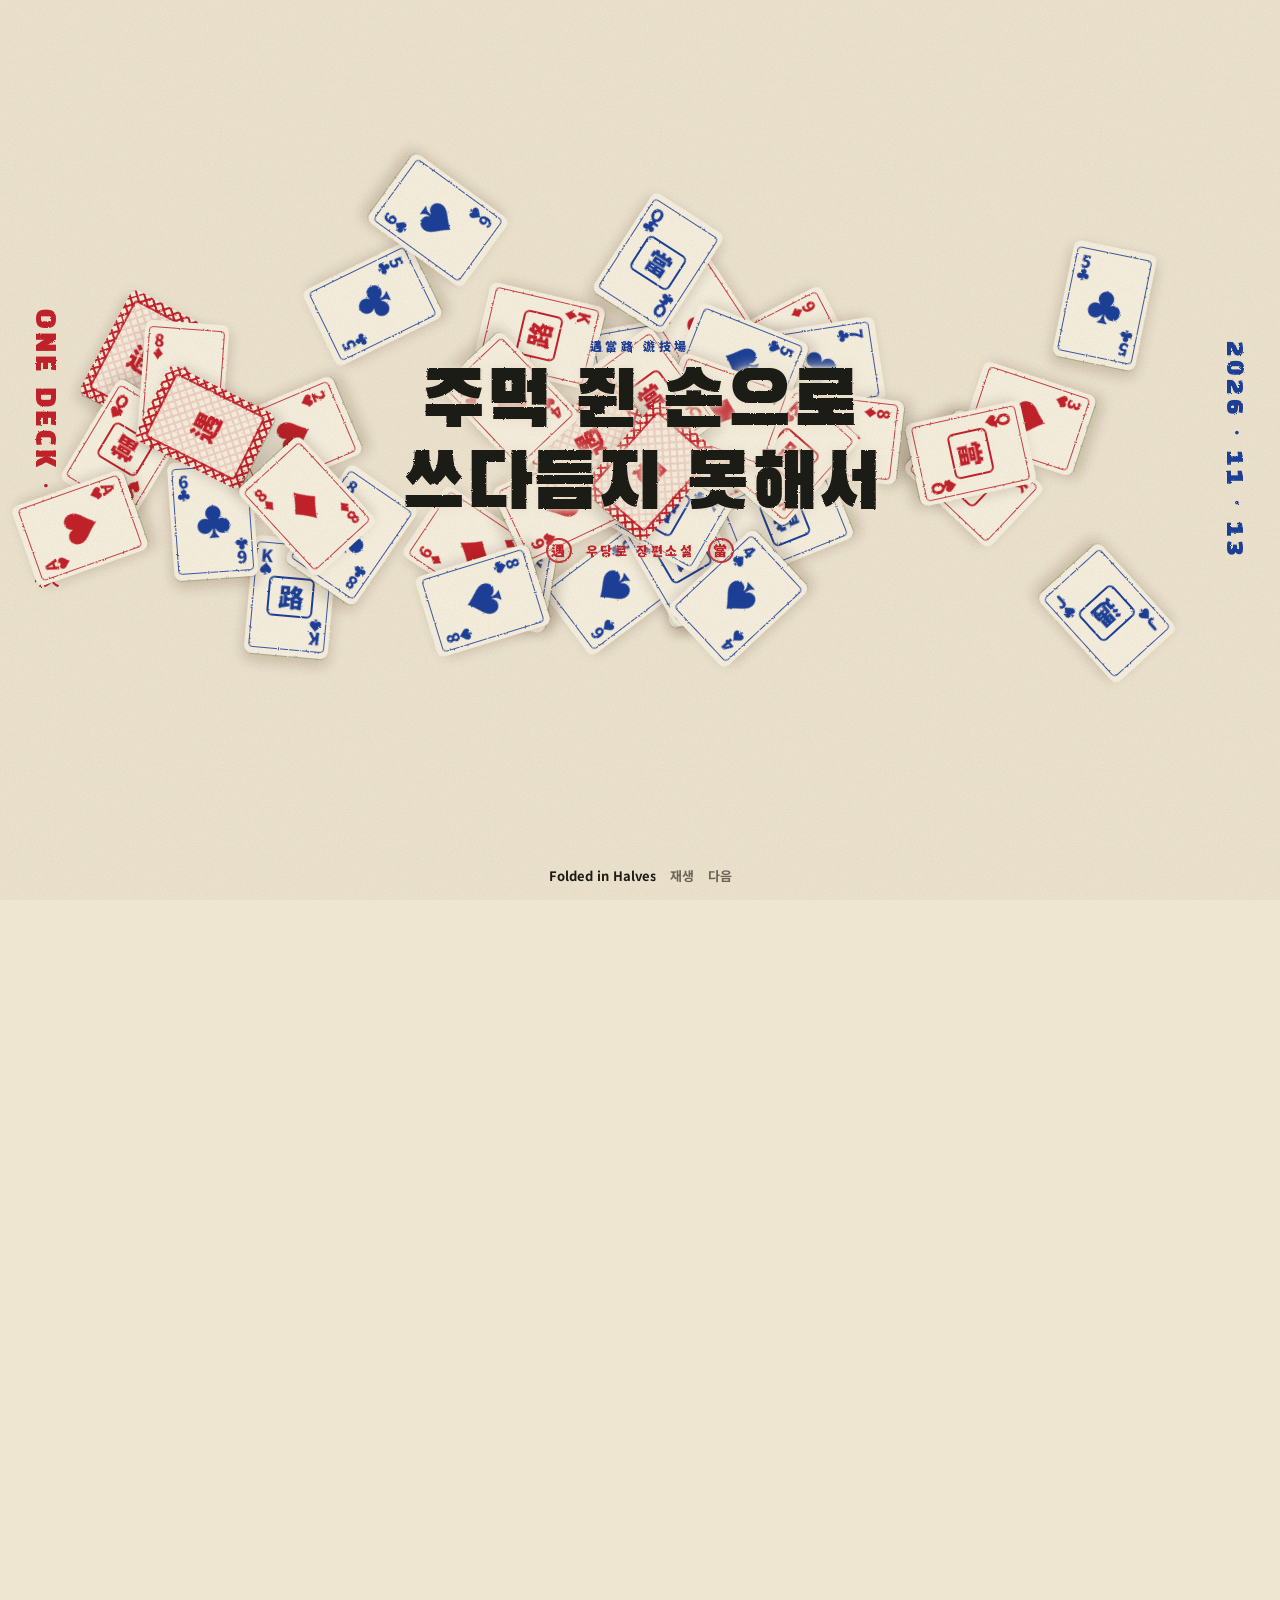
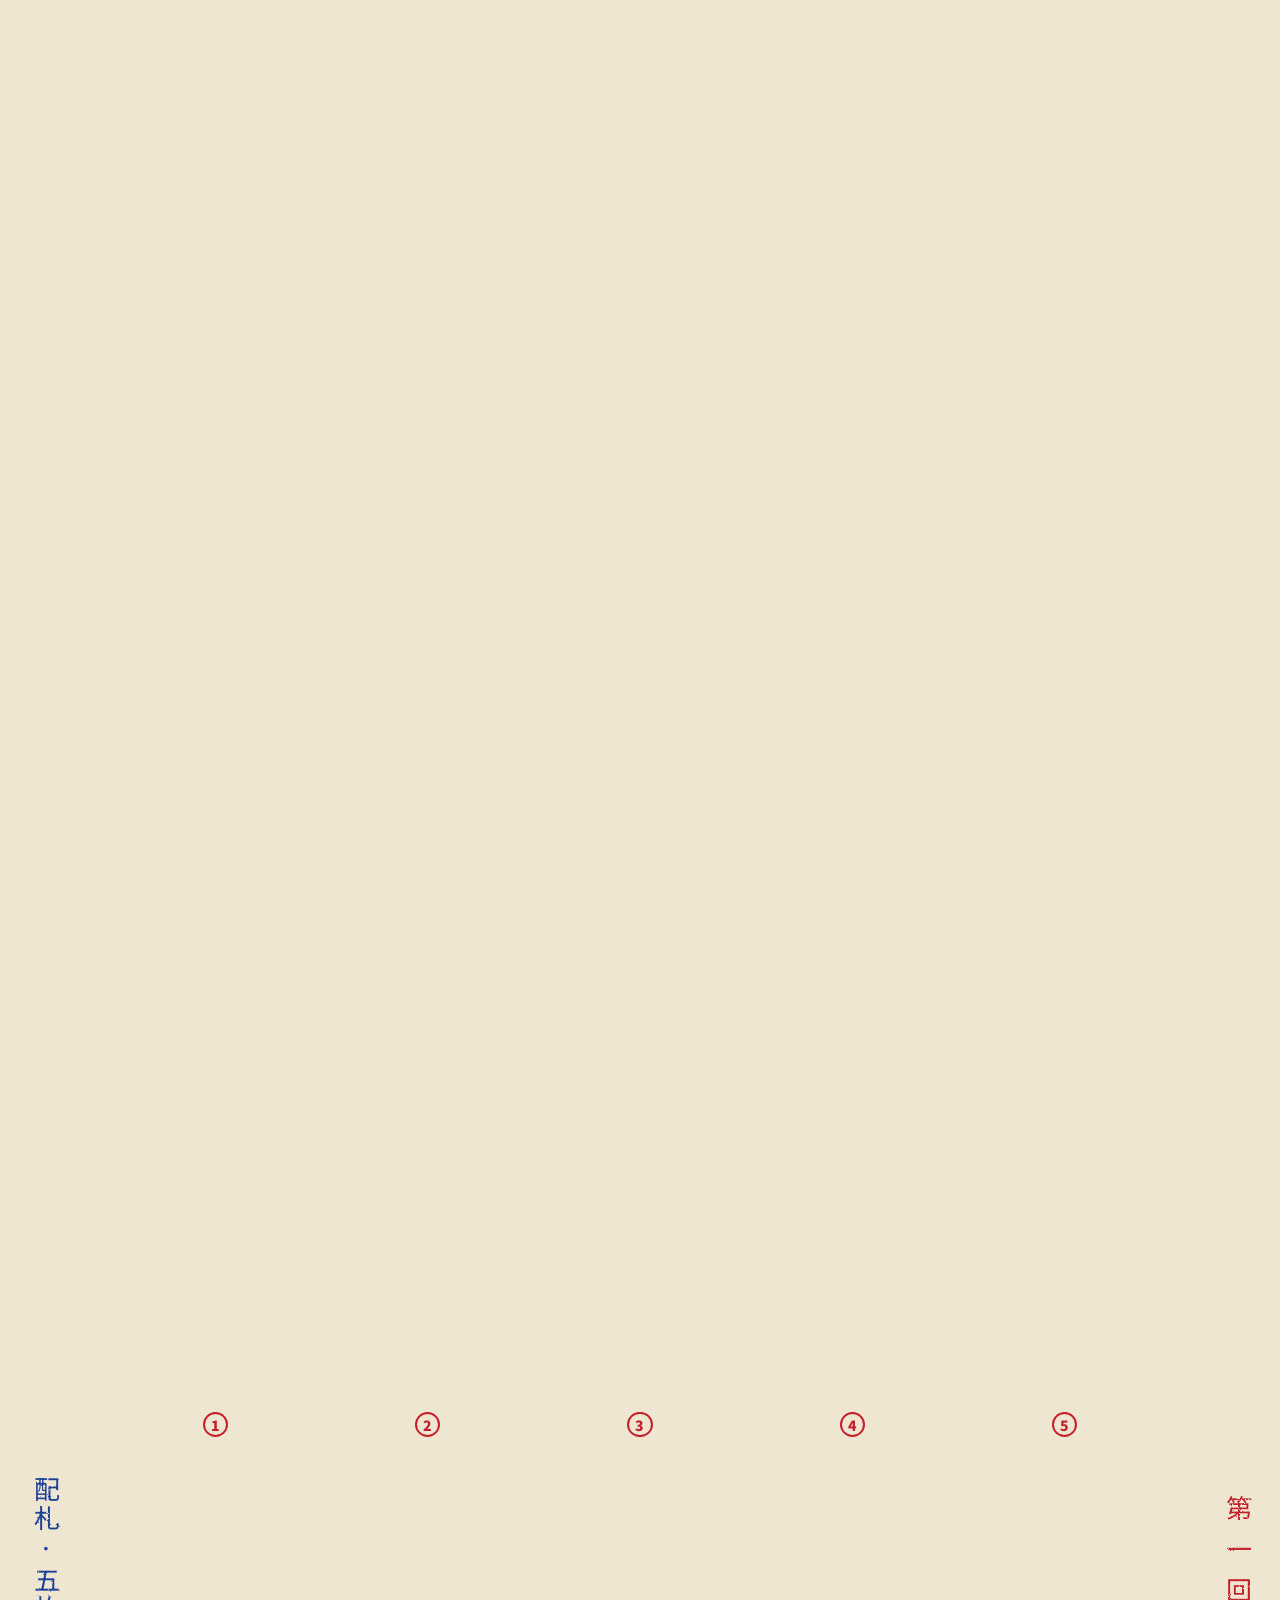
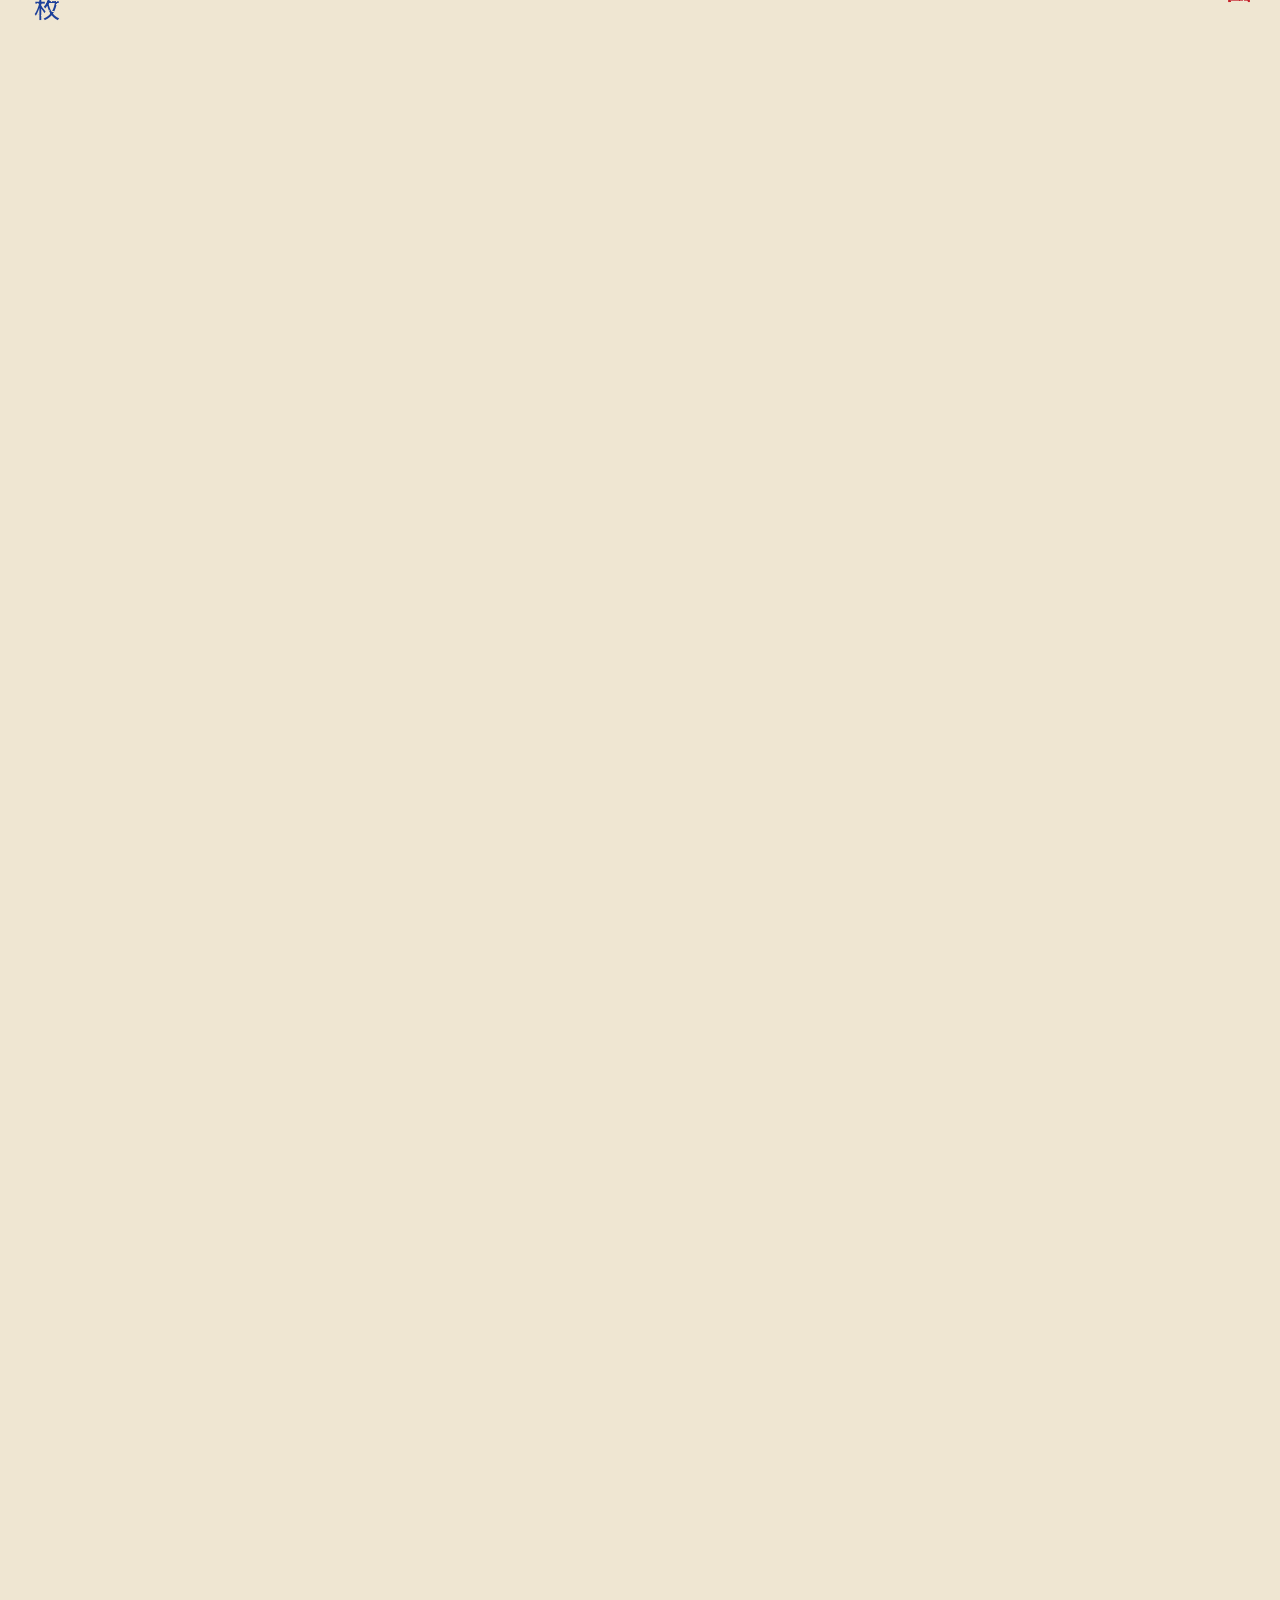
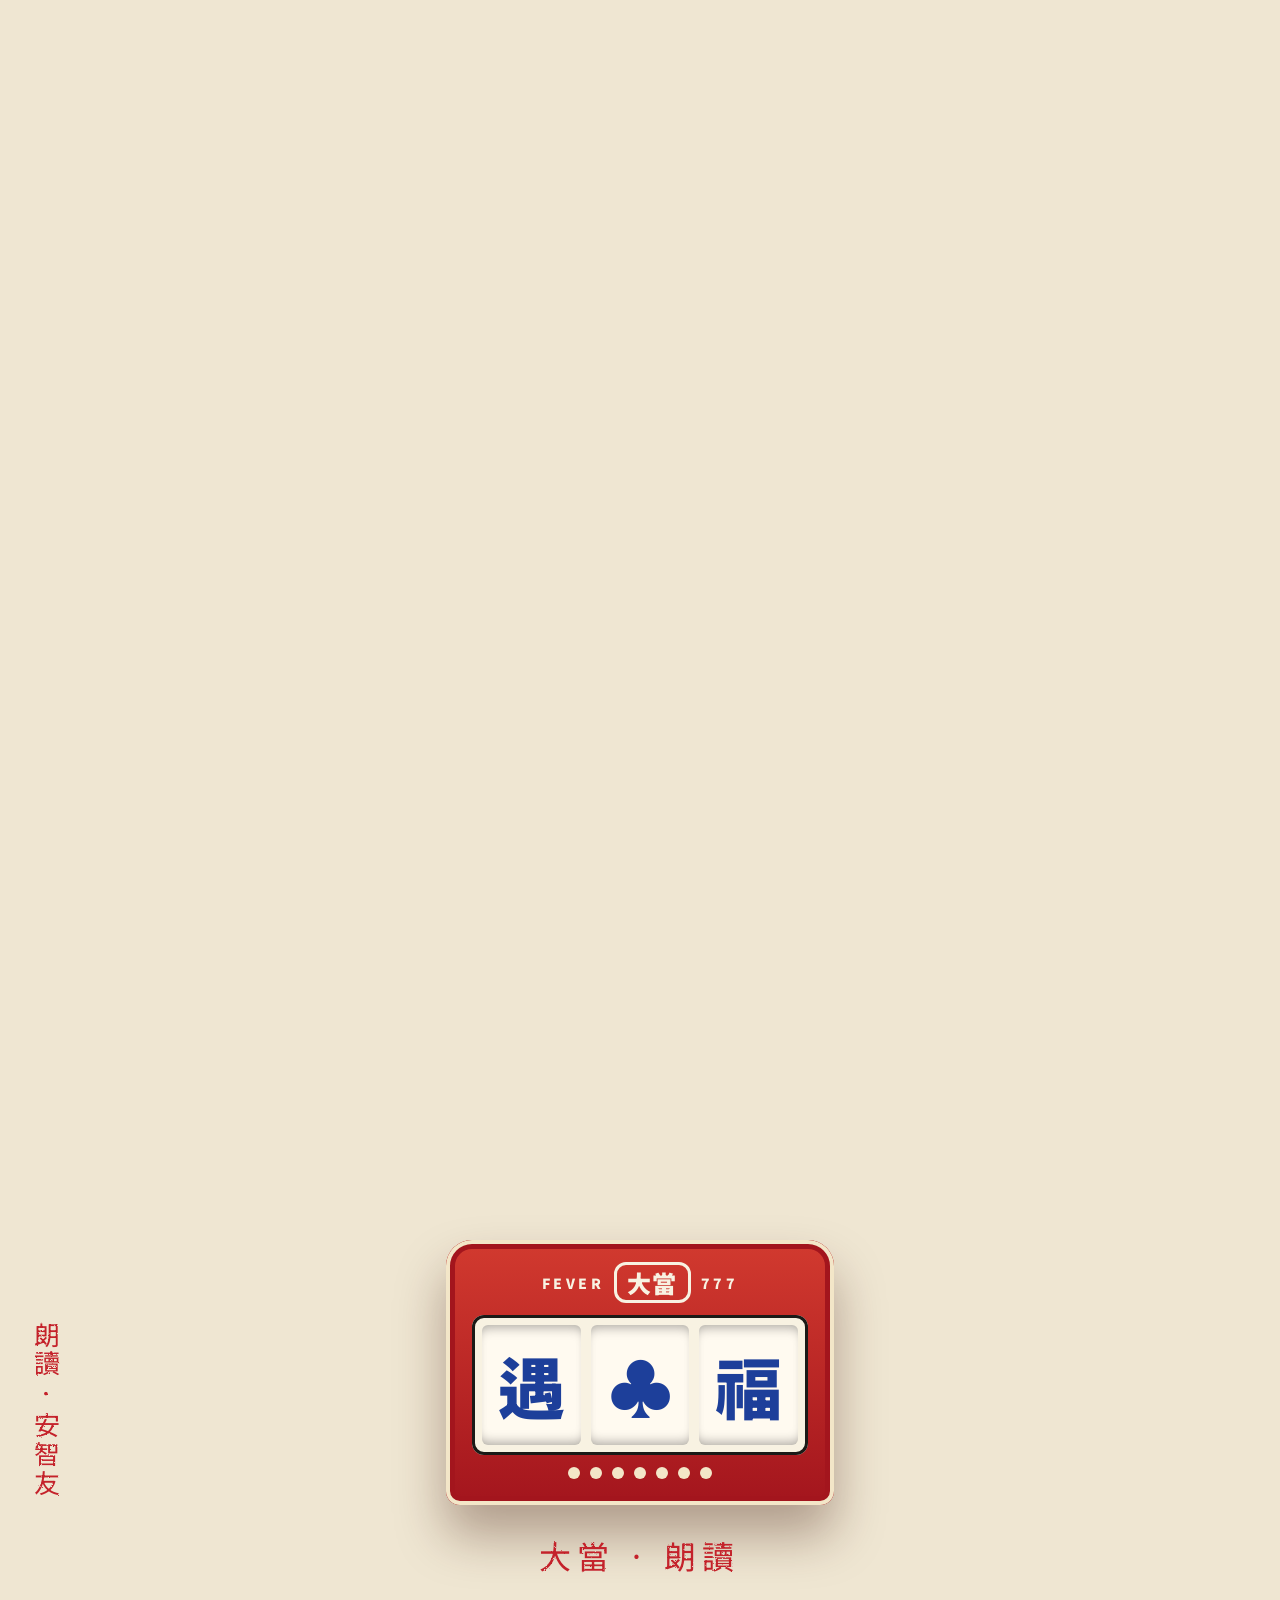
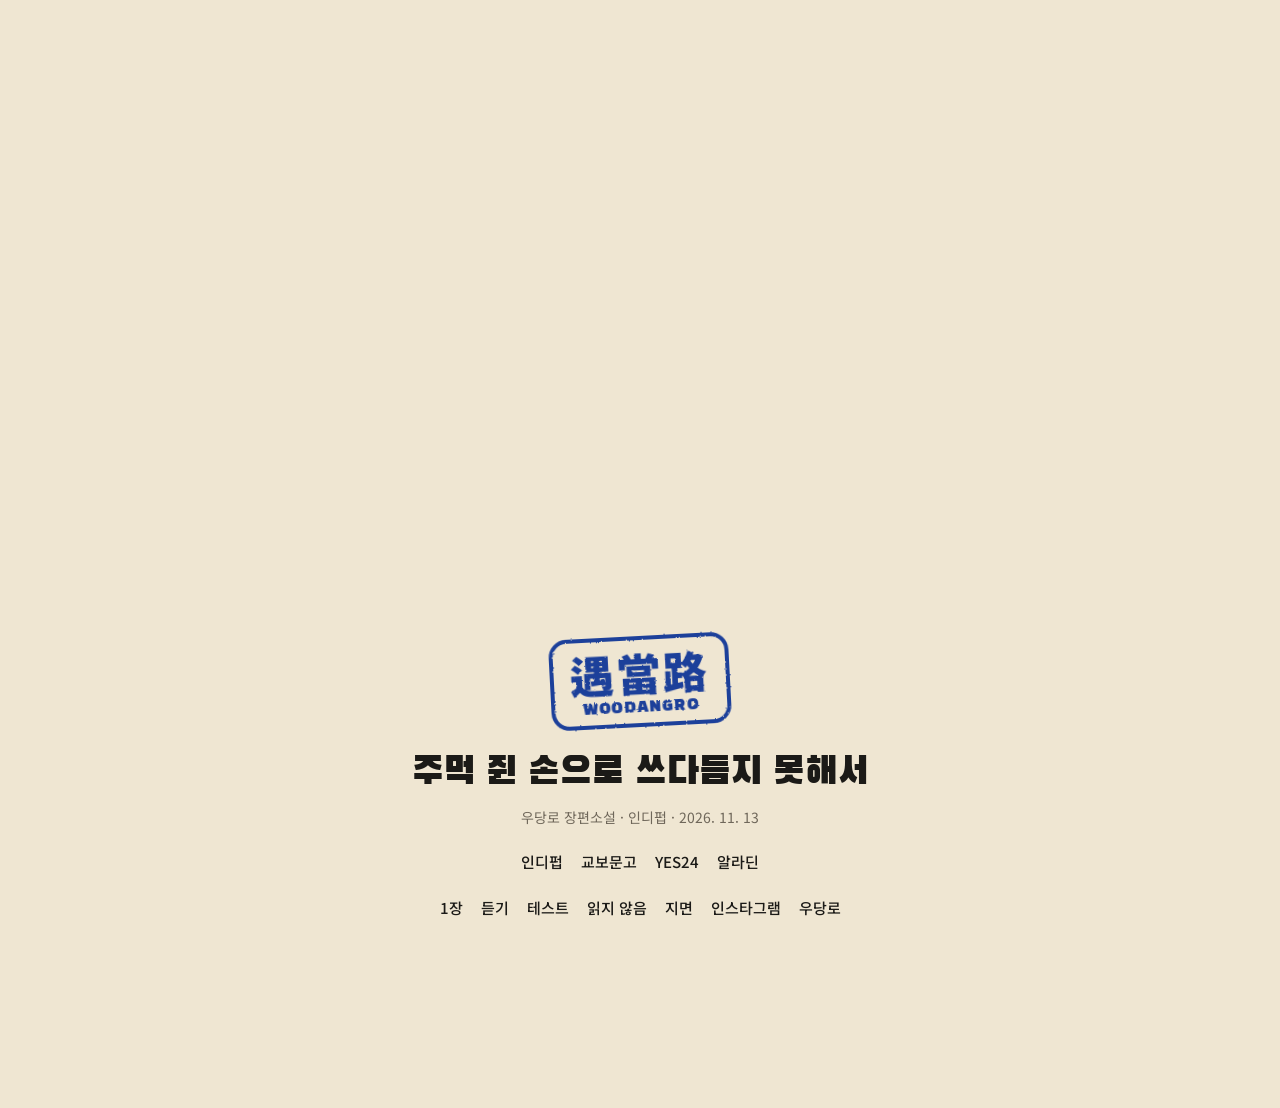
==== index.html @ b81564c3 "노래 제목: (다시) → ver 2 Co-Authored-By: Claude Opus 5.5 <noreply@anthropic.com> Claude-Session: https://" ====
<!DOCTYPE html>
<html lang="ko">
<head>
<meta charset="utf-8">
<meta name="viewport" content="width=device-width, initial-scale=1, viewport-fit=cover">
<title>주먹 쥔 손으로 쓰다듬지 못해서 · 우당로(안원빈) 소설 | 인디펍</title>
<meta name="description" content="우당로(안원빈)의 첫 소설 『주먹 쥔 손으로 쓰다듬지 못해서』. 인디펍, 2026년 11월 13일 출간. 카드 열두 장과 낭독, 구매 링크.">
<meta name="naver-site-verification" content="25453786e24af0275c1d953f1a4188fe1e1834d0" />
<meta name="google-site-verification" content="KRmct48asiPWwux0psbwPIJb9Qq7BjFTF3cZDMT28zU" />
<link rel="canonical" href="https://woodangro.kr/">
<script type="application/ld+json">{"@context": "https://schema.org", "@type": "Book", "name": "주먹 쥔 손으로 쓰다듬지 못해서", "author": {"@type": "Person", "name": "안원빈", "alternateName": "우당로", "sameAs": ["https://www.instagram.com/woodang_ro/"]}, "publisher": {"@type": "Organization", "name": "인디펍"}, "isbn": "9791167568205", "datePublished": "2026-11-13", "inLanguage": "ko", "bookFormat": "https://schema.org/Paperback", "image": "https://woodangro.kr/img/cover.jpg", "url": "https://woodangro.kr/", "description": "엇갈리는 네 사람의 시점을 따라 ‘함께 산다는 것’이 무엇인지 묻는 우당로의 첫 소설."}</script>
<meta name="theme-color" content="#efe6d2">
<meta property="og:title" content="주먹 쥔 손으로 쓰다듬지 못해서">
<meta property="og:description" content="우당로의 첫 소설 · 연초 카드 열두 장과 낭독">
<meta property="og:image" content="https://woodangro.kr/img/cover.jpg">
<link rel="preconnect" href="https://fonts.googleapis.com">
<link rel="preconnect" href="https://fonts.gstatic.com" crossorigin>
<link rel="stylesheet" href="https://fonts.googleapis.com/css2?family=Black+Han+Sans&family=Noto+Sans+KR:wght@500;900&family=Noto+Serif+KR:wght@400;700&display=swap">
<style>
:root{
  --paper:#efe6d2; --ink:#1b1a17; --red:#c4202a; --blue:#1d3f9a; --mute:#6f675a;
  --stamp:"Black Han Sans","Noto Sans KR",sans-serif;
  --han:"Noto Sans KR",sans-serif;
  --body:"Noto Serif KR",serif;
  --ui:"Noto Sans KR",-apple-system,"Apple SD Gothic Neo",system-ui,sans-serif;
  --pw:clamp(54px,6.6vw,96px);
}
*{box-sizing:border-box}
body{margin:0;background:var(--paper);color:var(--ink);font-family:var(--ui);-webkit-font-smoothing:antialiased;overflow-x:hidden}
button{font:inherit;color:inherit;background:none;border:0;padding:0;cursor:pointer}
a{color:inherit}
:focus-visible{outline:2px solid var(--red);outline-offset:3px}
img{display:block;max-width:100%}
body::before{content:"";position:fixed;inset:0;z-index:60;pointer-events:none;opacity:.5;mix-blend-mode:multiply;
  background-image:url("data:image/svg+xml,%3Csvg xmlns='http://www.w3.org/2000/svg' width='220' height='220'%3E%3Cfilter id='n'%3E%3CfeTurbulence type='fractalNoise' baseFrequency='.85' numOctaves='3' stitchTiles='stitch'/%3E%3CfeColorMatrix values='0 0 0 0 .45 0 0 0 0 .4 0 0 0 0 .3 0 0 0 .35 0'/%3E%3C/filter%3E%3Crect width='100%25' height='100%25' filter='url(%23n)'/%3E%3C/svg%3E")}
.ink{filter:url(#rough)}
.scene{position:relative}
.stage{position:sticky;top:0;height:100svh;overflow:hidden}
.layer{position:absolute;inset:0}
.center{display:flex;flex-direction:column;align-items:center;justify-content:center;gap:clamp(14px,3vh,30px);padding:24px}

.mark{position:relative;text-shadow:0 0 14px var(--paper),0 0 4px var(--paper);display:flex;flex-direction:column;align-items:center;gap:10px;text-align:center;pointer-events:none;z-index:2}
.mark .top{font-family:var(--han);font-weight:900;font-size:12px;letter-spacing:.3em}
.mark h1{margin:0;font-family:var(--stamp);font-weight:400;font-size:clamp(34px,6.4vw,78px);line-height:1.05}
.mark .rowk{display:flex;gap:14px;align-items:center;font-family:var(--han);font-weight:900;font-size:13px;letter-spacing:.2em}
.seal{display:inline-grid;place-items:center;border:4px solid currentColor;border-radius:18px;padding:10px 16px 8px;line-height:1}
.seal.red{color:var(--red)}.seal.blue{color:var(--blue)}
.seal b{font-family:var(--han);font-weight:900;font-size:clamp(26px,4vw,44px);letter-spacing:.06em}
.seal small{font-family:var(--stamp);font-size:clamp(11px,1.3vw,15px);letter-spacing:.08em;margin-top:6px}
.num{display:inline-grid;place-items:center;width:1.8em;height:1.8em;border:2px solid currentColor;border-radius:50%;font-family:var(--han);font-weight:900;font-size:14px;line-height:1}
.vert{position:absolute;top:50%;writing-mode:vertical-rl;font-family:var(--stamp);font-size:clamp(16px,2.2vw,26px);letter-spacing:.12em;transform:translateY(-50%);pointer-events:none;z-index:2}
.vert.l{left:clamp(10px,2vw,28px)}.vert.r{right:clamp(10px,2vw,28px)}

/* 1. 쏟아지는 카드 */
#s1{height:300vh}
#pile{position:absolute;inset:0;z-index:3}
.card{position:absolute;left:0;top:0;width:var(--pw);aspect-ratio:5/7;border-radius:7px;background:#f8f2e2;box-shadow:0 1px 0 rgba(0,0,0,.15),0 6px 14px rgba(60,40,10,.22);touch-action:none;cursor:grab;user-select:none;-webkit-user-select:none;will-change:transform;color:var(--blue)}
.card.dragging{cursor:grabbing;box-shadow:0 1px 0 rgba(0,0,0,.15),0 18px 30px rgba(60,40,10,.3)}
.card.red{color:var(--red)}
.card::before{content:"";position:absolute;inset:5%;border:1.5px solid currentColor;border-radius:4px;opacity:.85}
.card .c{position:absolute;font-family:var(--han);font-weight:900;line-height:.9;font-size:calc(var(--pw) * .2);text-align:center}
.card .c i{display:block;font-style:normal;font-size:.8em}
.card .c.tl{left:10%;top:9%}.card .c.br{right:10%;bottom:9%;transform:rotate(180deg)}
.card .m{position:absolute;inset:0;display:grid;place-items:center;font-size:calc(var(--pw) * .44);line-height:1}
.card .m.face{font-family:var(--han);font-weight:900;font-size:calc(var(--pw) * .3)}
.card .m.face span{border:2px solid currentColor;border-radius:6px;padding:6% 10%}
.card.back{color:var(--red);background:repeating-linear-gradient(45deg,var(--red) 0 2px,transparent 2px 7px),repeating-linear-gradient(-45deg,var(--red) 0 2px,transparent 2px 7px),#f8f2e2}
.card.back::before{inset:8%;background:#f8f2e2;border-width:2px}
.card.back .m{font-family:var(--han);font-weight:900;font-size:calc(var(--pw) * .34)}
#shufL{z-index:5;opacity:0;pointer-events:none;background:var(--paper);display:grid;place-items:center}
#shufL img{position:absolute;inset:0;width:100%;height:100%;object-fit:cover;filter:grayscale(1) sepia(.55) contrast(1.15) brightness(1.05);mix-blend-mode:multiply;opacity:.9}
#shufL .seal{position:relative;background:var(--paper)}
#shufL .seal b{font-size:clamp(40px,9vw,110px)}

/* 2. 다섯 장 */
#s2{height:340vh}
.board{position:relative;width:min(1040px,92vw);display:grid;grid-template-columns:repeat(5,1fr);gap:clamp(8px,1.8vw,22px);justify-items:center}
.cell{width:100%;max-width:170px;display:flex;flex-direction:column;align-items:center;gap:10px}
.cell .num{color:var(--red)}
.pcw{width:100%}
.pc{position:relative;width:100%;aspect-ratio:554/784;transform-style:preserve-3d;cursor:pointer;will-change:transform,opacity}
.pc .in{position:absolute;inset:0;transform-style:preserve-3d;transition:transform .6s cubic-bezier(.2,.7,.2,1)}
.pc.open .in{transform:rotateY(180deg)}
.pc .b,.pc .f{position:absolute;inset:0;border-radius:6px;overflow:hidden;backface-visibility:hidden;-webkit-backface-visibility:hidden;box-shadow:0 6px 16px rgba(60,40,10,.25)}
.pc .f{transform:rotateY(180deg);background:#fff}
.pc .f img{width:100%;height:100%;object-fit:cover;filter:sepia(.25)}
.pc .b{background:repeating-linear-gradient(45deg,var(--blue) 0 2px,transparent 2px 8px),repeating-linear-gradient(-45deg,var(--blue) 0 2px,transparent 2px 8px),#f8f2e2;border:6px solid #f8f2e2}
.pc .b::after{content:"遇";position:absolute;inset:18% 14%;display:grid;place-items:center;background:#f8f2e2;border:2px solid var(--blue);border-radius:6px;color:var(--blue);font-family:var(--han);font-weight:900;font-size:clamp(18px,3vw,40px)}

/* 3. 대당 */
#s3{height:300vh}
.machine{position:relative;display:flex;flex-direction:column;align-items:center;padding:clamp(14px,2vw,22px) clamp(14px,2.4vw,26px) clamp(18px,2.4vw,26px);border-radius:26px 26px 14px 14px;background:linear-gradient(#d23a2f,#a3151d);box-shadow:inset 0 0 0 4px #f3e6c8,inset 0 0 0 9px #a3151d,0 30px 50px rgba(60,20,10,.35)}
.machine .crown{display:flex;align-items:center;gap:10px;margin-bottom:12px;color:#f8f2e2;font-family:var(--han);font-weight:900;letter-spacing:.24em;font-size:clamp(11px,1.4vw,14px)}
.machine .crown .seal{color:#f8f2e2;padding:6px 10px 5px;border-radius:12px;border-width:3px}
.machine .crown .seal b{font-size:clamp(16px,2.2vw,24px)}
.reels{display:flex;gap:clamp(6px,1vw,10px);padding:10px;border-radius:12px;background:#f8f2e2;box-shadow:inset 0 0 0 3px var(--ink)}
.reel{--h:clamp(70px,11.5vw,120px);width:calc(var(--h) * .82);height:var(--h);overflow:hidden;border-radius:6px;background:#fffaf0;box-shadow:inset 0 10px 12px -8px rgba(0,0,0,.35),inset 0 -10px 12px -8px rgba(0,0,0,.35)}
.strip{display:flex;flex-direction:column;will-change:transform}
.sym{height:var(--h);flex:none;display:grid;place-items:center;font-family:var(--han);font-weight:900;font-size:calc(var(--h) * .56);line-height:1;color:var(--blue)}
.sym.seven{color:var(--red);font-family:var(--stamp);font-size:calc(var(--h) * .7)}
.sym.r{color:var(--red)}
.lamps{display:flex;gap:10px;margin-top:12px}
.lamps i{width:12px;height:12px;border-radius:50%;background:#f3e6c8;opacity:.35}
.win .lamps i{animation:lamp .3s steps(2) infinite;opacity:1;background:#ffe27a}
.win .lamps i:nth-child(odd){animation-delay:.15s}
@keyframes lamp{50%{opacity:.35}}
.handle{position:absolute;right:calc(-1 * clamp(26px,3vw,36px));top:22%;width:clamp(22px,2.6vw,30px);height:46%;display:flex;flex-direction:column;align-items:center}
.handle .arm{display:flex;flex-direction:column;align-items:center;flex:1;transform-origin:50% 100%}
.handle .ball{width:100%;aspect-ratio:1;border-radius:50%;background:radial-gradient(circle at 35% 30%,#fff,#c9c9c9 45%,#7b7b7b)}
.handle .rod{width:28%;flex:1;background:linear-gradient(90deg,#999,#eee,#888)}
.big7{margin:0;font-family:var(--stamp);font-size:clamp(20px,3vw,32px);letter-spacing:.2em;color:var(--red);opacity:0;transition:opacity .3s}
.win ~ .big7{opacity:1}
.screen{position:absolute;left:50%;top:50%;width:min(940px,90vw);aspect-ratio:16/9;transform:translate(-50%,-46%) scale(.92);opacity:0;pointer-events:none;background:#000;border:6px solid var(--ink);border-radius:10px;box-shadow:12px 12px 0 var(--red);transition:opacity .5s,transform .7s cubic-bezier(.2,.8,.2,1)}
.screen.on{opacity:1;transform:translate(-50%,-50%) scale(1);pointer-events:auto}
.screen iframe{width:100%;height:100%;border:0;display:block}

/* 4. 책 */
#book{min-height:72svh;padding:clamp(70px,14vh,150px) 24px 140px;display:flex;flex-direction:column;align-items:center;justify-content:center;text-align:center;gap:6px}
#book .seal{margin-bottom:16px;transform:rotate(-3deg)}
#book h2{margin:0;font-family:var(--stamp);font-weight:400;font-size:clamp(24px,3.4vw,38px)}
#book p{margin:4px 0 0;color:var(--mute);font-size:14px}
#book .row{margin-top:18px;display:flex;flex-wrap:wrap;justify-content:center;gap:6px 18px;font-size:15px;color:var(--ink);font-weight:500}
#book a{text-decoration:none;border-bottom:1.5px solid transparent}
#book a:hover{color:var(--red);border-color:var(--red)}

dialog{max-width:min(920px,94vw);max-height:92svh;padding:0;border:3px solid var(--ink);border-radius:10px;background:var(--paper);color:var(--ink);box-shadow:10px 10px 0 var(--blue)}
dialog::backdrop{background:rgba(40,30,15,.55)}
.cardview{display:grid;grid-template-columns:minmax(0,280px) minmax(0,1fr);gap:clamp(18px,3vw,32px);padding:clamp(18px,3vw,32px);max-height:88svh;overflow:auto}
.cardview img{border-radius:6px;width:100%}
.cardview .no{margin:0;font-family:var(--han);font-weight:900;font-size:13px;letter-spacing:.14em;color:var(--red)}
.cardview h3{margin:8px 0 16px;font-family:var(--stamp);font-weight:400;font-size:clamp(22px,3vw,30px);line-height:1.3;word-break:keep-all}
.cardview p.t{margin:0 0 1em;font-family:var(--body);font-size:16px;line-height:1.85;word-break:keep-all}
.x{position:absolute;right:16px;top:12px;font-size:13px;font-weight:700;color:var(--mute)}
.x:hover{color:var(--red)}
@media (max-width:640px){.cardview{grid-template-columns:1fr}.cardview img{max-width:200px;margin:0 auto}}

.player{position:fixed;z-index:50;left:50%;bottom:max(14px,env(safe-area-inset-bottom));transform:translateX(-50%);display:flex;align-items:baseline;gap:14px;font-size:13px;font-weight:700;white-space:nowrap}
.player .t{max-width:50vw;overflow:hidden;text-overflow:ellipsis}
.player.on .t::before{content:"♪ ";color:var(--red)}
.player button{color:var(--mute);border-bottom:1.5px solid transparent}
.player button:hover{color:var(--red);border-color:var(--red)}
@media (max-width:760px){.vert{display:none}}
</style>
</head>
<body>
<svg width="0" height="0" style="position:absolute" aria-hidden="true"><filter id="rough"><feTurbulence type="fractalNoise" baseFrequency=".9" numOctaves="2" seed="3"/><feDisplacementMap in="SourceGraphic" scale="2.2"/></filter></svg>

<main>
  <section class="scene" id="s1" aria-label="시작">
    <div class="stage">
      <div class="layer center" style="z-index:4;pointer-events:none">
        <div class="mark ink" id="mark1">
          <span class="top" style="color:var(--blue)">遇當路 遊技場</span>
          <h1>주먹 쥔 손으로<br>쓰다듬지 못해서</h1>
          <span class="rowk" style="color:var(--red)"><span class="num">遇</span><span>우당로 장편소설</span><span class="num">當</span></span>
        </div>
      </div>
      <span class="vert l ink" style="color:var(--red)">ONE DECK · 十二枚</span>
      <span class="vert r ink" style="color:var(--blue)">2026 · 11 · 13</span>
      <div id="pile" aria-hidden="true"></div>
      <div class="layer" id="shufL" aria-hidden="true"><img src="img/casino/shuffle.jpg" alt=""><span class="seal red ink"><b>SHUFFLE</b><small>切 · 混 · 配</small></span></div>
    </div>
  </section>

  <section class="scene" id="s2" aria-label="다섯 장">
    <div class="stage">
      <div class="layer center"><div class="board" id="board"></div></div>
      <span class="vert l ink" style="color:var(--blue)">配札 · 五枚</span>
      <span class="vert r ink" style="color:var(--red)" id="handNo">第 一 回</span>
    </div>
  </section>

  <section class="scene" id="s3" aria-label="낭독">
    <div class="stage">
      <div class="layer center" id="slotL">
        <div class="machine" id="machine">
          <div class="crown"><span>FEVER</span><span class="seal"><b>大當</b></span><span>777</span></div>
          <div class="reels" id="reels"></div>
          <div class="lamps" aria-hidden="true"><i></i><i></i><i></i><i></i><i></i><i></i><i></i></div>
          <div class="handle" aria-hidden="true"><span class="arm" id="arm"><span class="ball"></span><span class="rod"></span></span></div>
        </div>
        <p class="big7 ink">大當 · 朗讀</p>
      </div>
      <span class="vert l ink" style="color:var(--red)">朗讀 · 安智友</span>
      <div class="screen" id="screen"><div id="vid" style="width:100%;height:100%"></div></div>
    </div>
  </section>

  <section id="book" aria-label="책">
    <span class="seal blue ink"><b>遇當路</b><small>WOODANGRO</small></span>
    <h2>주먹 쥔 손으로 쓰다듬지 못해서</h2>
    <p>우당로 장편소설 · 인디펍 · 2026. 11. 13</p>
    <p class="row"><a href="https://indiepub.kr/product/%EC%A3%BC%EB%A8%B9-%EC%A5%94-%EC%86%90%EC%9C%BC%EB%A1%9C-%EC%93%B0%EB%8B%A4%EB%93%AC%EC%A7%80-%EB%AA%BB%ED%95%B4%EC%84%9C/10160/category/88/display/1/" target="_blank" rel="noopener">인디펍</a><a href="https://product.kyobobook.co.kr/detail/S000221881212" target="_blank" rel="noopener">교보문고</a><a href="https://m.yes24.com/goods/detail/199895018" target="_blank" rel="noopener">YES24</a><a href="https://www.aladin.co.kr/m/mproduct.aspx?ItemId=406090166" target="_blank" rel="noopener">알라딘</a></p>
    <p class="row"><a href="read/">1장</a><a href="listen/">듣기</a><a href="test/">테스트</a><a href="unread/">읽지 않음</a><a href="https://zine.woodangro.kr/">지면</a><a href="https://www.instagram.com/woodang_ro/" target="_blank" rel="noopener">인스타그램</a><a href="https://portfolio.woodangro.kr/">우당로</a></p>
  </section>
</main>

<dialog id="cardDlg" aria-label="카드"><button class="x" type="button" data-close>닫기</button><div class="cardview" id="cardView"></div></dialog>

<div class="player" id="player" role="region" aria-label="주먹 쥔 노래">
  <span class="t" id="pt">주먹 쥔 노래</span>
  <button type="button" id="pp">재생</button>
  <button type="button" id="pn">다음</button>
</div>
<audio id="au" preload="none"></audio>

<script>
const CARDS = [{"no": 1, "ch": 1, "who": "류", "line": "사랑하는 사람과 살고 있다.", "paras": ["자리에서 일어나 쓰레기를 버리고 돌아오니, 앞자리는 비어 있었다. 대신 안방 쪽의 화장실 문이 닫히는 소리가 울렸고, 이어서 샤워기 물이 나오는 소리가 들렸다. 식탁 위에는 서로 다른 파스타 두 접시만 남겨져 있었다. 이럴 거면 청소 당번을 왜 정했는지. 나는 접시를 치우고, 식탁을 닦았다. 수지가 앉아 있던 자리에서는 연한 생화 향이 맡아졌다.", "나는 식탁으로 노트북을 가져와 앉았다. 메모장을 켜고 타자를 한 자씩 신중히 눌러 적었다. ‘사랑하는 사람과 살고 있다.’ 다음 문장은 손이 굳어서 써지지 않았다. 깜빡이는 커서를 바라보고 있다가 소름이 끼쳐서 노트북을 덮으려는데 수지가 화장실에서 나왔다. 문틈으로 김이 흘러나와 천장으로 올라가고, 짙은 생화 향이 맡아졌다. 수지는 곧바로 방에 들어갔고, 나는 다시 노트북으로 고개를 돌렸다. 커서는 여전히 느리게 깜빡이고 있었다."]}, {"no": 2, "ch": 1, "who": "류", "line": "주먹으로는 다독일 수도 쓰다듬을 수도 없는데.", "paras": ["“남동생이 있거든. 걔는 예쁨을 많이 받았어. 그런데 왤까, 나는 미움을 받았어. 어릴 때 기억이 하나 있는데, 엄마가 동생을 토닥거리면서 안아주고 있었어. 나는 문틈으로 그걸 보면서 스스로를 토닥거렸어. 그렇게 아끼는 아들이면 잘 키워야 할 텐데. 매일 바쁘다고만... 결국 동생을 내가 업어 키웠어.”", "술맛이 너무 쓰게 느껴졌다. 나는 어느새 주먹을 쥐고 있었다. 주먹으로는 다독일 수도 쓰다듬을 수도 없는데.", "“미국에 간 친구가 이제 내겐 마지막이야. 죽은 친구랑 우리는 셋이서 친구였어. 서로가 서로를 많이 아끼는 관계였는데. 그런데 이제는 미국에 가서 볼 수 없어. 금방 돌아오겠다고 했는데, 여자의 직감이라는 게 있잖아. 기약이 없는 기다림이 될 것 같아. 왜 이렇게 애처로운 걸까, 그냥 평범하면 좋겠는데.”"]}, {"no": 3, "ch": 2, "who": "류", "line": "어딘가 익숙한 베이비 파우더 향이 났다.", "paras": ["“왜 그렇게 뚱한 표정인데. 카메라 돌려달라고 해서 그래?”", "네가 매고 온 빨간 목도리. 그게 어딘가 익숙해서 그러는 건데. 수지는 지갑을 내 앞에 던지면서 말했다.", "마지막까지 말을 그렇게 해야 할까. 나는 카메라를 꺼내려고 가방에 넣었던 손을 그대로 꺼냈다. 그리고 테이블 위의 목도리를 들어서 냄새를 맡아봤다. 네게서 나던 생화 향과는 달랐다. 대신 어딘가 익숙한 베이비 파우더 향이 났다. 지연의 냄새.", "“향수 바꿨나 보네.”", "“뭐라는 거야. 이리 줘.”", "나는 조용히 목도리를 건넸다. 수지는 눈살을 찌푸렸고, 나는 자리에서 일어났다. 지갑을 손에 쥐고 가방을 챙겼다. 나는 카페를 나가기 위해 뒤로 돌았다. 드르륵. 뒤에서 의자 끄는 소리가 크게 울렸고, 얇은 손이 내 팔을 잡았다."]}, {"no": 4, "ch": 2, "who": "류", "line": "세상은 발과 손끝부터 얼어붙었다.", "paras": ["메시지를 확인하자마자 가게에 불이 꺼지고 지연이 나왔다. 지연은 가게 앞에 봉투를 하나 내려두고는 곧장 뒤로 돌아 골목으로 향해 걸었다. 나는 손을 흔들어봤지만 보지 못했는지 그냥 돌아섰다. 물어보고 싶어졌다. 주머니에서 전화기를 꺼내려고 손을 집어넣었다가, 그대로 굳어버렸다. 검은 코트를 입은 남자와 지연이 비슷한 코트를 입고 있었다. 그 남자는 지연에게 빨간 목도리를 둘러 주고 있었다. 나는 가로등 뒤로 몸을 숨겼다. 그리고 손에 쥐고 있던 곰인형마저 뒤로 숨겨야만 했다. 뒷모습 두 개가 사라질 때까지 골목 쪽을 바라봤다. 빨간색이 보이지 않을 때까지. 세상은 발과 손끝부터 얼어붙었다. 나는 담배를 하나 꺼내 물었다. 입에서 흘러나오는 연기는 꽤나 오래 골목을 맴돌다 사라졌다."]}, {"no": 5, "ch": 3, "who": "지연", "line": "서른 살의 사랑은 참 불안해.", "paras": ["“서른 살의 사랑은 참 불안해.”", "“응?”", "“다들 불안하거든, 이십 대에는 사랑만 하면 그만이었는데. 지금은 잘 맞으면 결혼까지 해야만 하니까. 사랑도, 사람도 참 많은 세상인데, 내 집 하나 없으니까 말이야.”", "아까부터 류가 술을 빨리 마시는 것 같긴 했는데, 이렇게 취한 줄은 몰랐다. 류는 말을 마치고 술잔을 탁 소리가 나게 내려놨다. 약불 위에서 끓지 않을 만큼만 데워지던 어묵탕의 국물이 내 손에 튀었고, 나는 그만 비명을 질렀다.", "“악!”", "주위의 시선이 한꺼번에 쏠렸다. 부끄러워 몸을 움츠리고 류를 쳐다봤지만, 류는 태평하게 숟가락을 거울 삼아 자신의 얼굴을 바라보고 있었다.", "“입에 넣었다가 뺀 숟가락에서는 특유의 비린내가 나. 멀쩡하던 두 개가 만나니까 더러워지는 것처럼, 서른 살에는 아무나 만나서는 안 되는 거야.”"]}, {"no": 6, "ch": 4, "who": "지연", "line": "아니, 쓰레기 달라고 내민 손이었어.", "paras": ["“네가 또리한테 츄르 줄래?”", "나는 류의 손에서 츄르를 넘겨받아 또리의 입 앞으로 가져다 대었다. 또리는 츄르보다 내 손을 먼저 핥고, 이어서 츄르를 핥았다. 혓바닥 돌기가 비닐을 핥는 소리만 들렸다. 너무 조용해서 뒤를 돌아보니 류가 나와 또리를 바라보고 있었다. 나는 다시 고개를 돌려 츄르를 먹는 또리의 머리를 긁어줬다. 츄르를 다 먹은 또리는 내 다리에 머리를 몇 번 비비고는 옷방으로 들어갔다. 또리의 꼬리를 마지막까지 눈으로 따라가던 내 앞으로 류의 손이 내밀어졌다. 손바닥에는 유독 핏줄이 많이 보였다. 무언가 달라고 내민 손이라면 무언가 줘야 했다. 그래서 나는 류의 손 위에 내 손을 포개었다. 류는 웃으면서 주저앉았다.", "“아니, 쓰레기 달라고 내민 손이었어.”"]}, {"no": 7, "ch": 4, "who": "류", "line": "세상은 손끝부터 따듯해지고 있었다.", "paras": ["그날도 비가 왔었다. 집 가는 길에 내 뒤를 자꾸만 따라오는 쫄딱 젖은 검은색 고양이. 지나가면서 자주 보던 고양이에게 이름을 붙여준 날이었다. 온통 젖은 채로 비를 피해 우산 아래로 들어오는 또리를 두고 갈 수 없었다. 혼자 살기에 집도 넓어졌겠다, 나는 또리를 그대로 안고 왔다. 새로운 가족을 데리고 돌아온 집은 조용해서, 빗방울이 창문을 두드리는 소리만 들렸다. 나는 안방 문을 닫고 담배를 챙겨 베란다로 나왔다. 문을 열었더니 비가 조금 그친 게 보였다. 나는 연초 한 대를 꺼내서 불을 붙였다. 한 모금 하고 나서는 가만히 있었다. 그저 연초가 타는 것만 지켜봤다. 토독토독. 세상은 손끝부터 따듯해지고 있었다. 담배가 다 타기도 전에 연초의 불이 꺼졌다. 하늘은 아까보다 더 밝아져 있었다."]}, {"no": 8, "ch": 5, "who": "연우", "line": "언니의 손이 무척이나 따듯해서 고개가 내려갔다.", "paras": ["언니가 아니었다면, 무준 오빠가 없었다면 내가 어떤 꼴을 당했을지. 조용히 상상해봤다. 언니는 그런 나를 뚫어져라 쳐다보며 한참 동안 입을 우물거렸다. 입안에 고인 침 소리가 방 안에 울릴 정도로 조용해지자, 언니는 침을 삼키고는 입을 열었다.", "“연우야, 그냥 나랑 같이 살래?”", "언니는 앞에 앉으며 내 손을 쥐었다.", "“어차피 이사도 갈 예정이었고, 둘이 같이 살면 더 큰 집에서 살 수 있잖아. 연우가 나랑 같이 살겠다면 관리비는 내가 낼게. 그래도 집값은 반반이다?”", "따듯했다. 언니의 손이 무척이나 따듯해서 고개가 내려갔다. 언니는 나를 안아줬다. 역시나 따듯했다."]}, {"no": 9, "ch": 6, "who": "류", "line": "그냥, 그냥 잘했다고.", "paras": ["지연이 들어오고서야 문이 닫혔다. 방 안으로 베이비 파우더 향기가 퍼졌다. 지연은 신발을 벗어 신발장에 넣고는 두 손을 꼭 쥔 채로 들어왔다. 또리는 어느새 지연의 종아리에 얼굴을 비비고 있었다. 캐리어를 거실 벽면에 두고 돌아봤을 때 또리는 지연의 발아래에 배를 까고 누워 있었다. 나는 식탁에 앉아 둘이 함께 있는 모습을 보면서 숨소리를 낮췄다. 집 안에는 또리의 그르릉 소리와 손톱으로 털을 긁어주는 소리만 들렸다. 한참을 그렇게 있었다. 얼마나 지났을까 지연은 고개를 들지 않은 채로 말했다.", "“연우랑 싸웠어.”", "“잘했어.”", "“무슨 일인지 알고 잘했다고 하는 거야.”", "“그냥, 그냥 잘했다고.”"]}, {"no": 10, "ch": 6, "who": "류", "line": "함께 산다는 것은.", "paras": ["“뭐 보고 있어?”", "지연은 대답 없이 고개만 저었다. 노트북 화면에는 ‘사랑하는 사람과 살고 있다.’라고 떠 있었다. 저건 일 년 전쯤 쓴 글이었는데. 지연은 더 말이 없었고, 나도 말이 없었다. 물컵을 쥔 손이 흔들렸다. 또리는 어디선가 자고 있는지 거실이 조용해졌다.", "“이 사람 누구야?”", "한참 동안 말이 없던 지연은 내 핸드폰을 손가락으로 가리키며 말했다. 나는 핸드폰을 집어 들었다.", {"from": "예나", "time": "15분 전", "msg": "오빠 오늘 뭐 해?"}, "“아는 동생이야.”", "우리는 함께 나가서 산호로 향했다. 지연은 커피 머신을 켰고, 나는 계단을 빗자루로 쓸었다. 돌아오면 지연이 타놓은 커피가 있다. 나는 그걸 들고 글을 쓰러 자리로 돌아온다. 나는 노트북을 켰다. ‘사랑하는 사람과 살고 있다.’라고 적혀 있던 문장을 지우고 새로 적기 시작했다. ‘함께 산다는 것은.’"]}, {"no": 11, "ch": 7, "who": "지연", "line": "약속해.", "paras": ["연우는 숨을 크게 내쉬더니 나를 꽉 껴안았다. 숨이 막혔다. 한참을 안고 있던 연우는 내 어깨에 양손을 짚고 앞에 섰다. 연우의 두 눈이 붉었다. 눈부터 턱까지 물길이 길게 이어져 있었다. 연우는 말없이 나를 쳐다보다 내게 새끼손가락을 내밀며 말했다.", "“약속해.”", "연우의 손가락이 무척 하얗게 보였다. 나도 새끼손가락을 가져다 대어 엮었다. 그리고 서로의 엄지를 맞대고 나서야 연우는 미소를 지었다. 연우는 내 손을 끌고 소파로 가서 나를 앉게 했다. 잘 돌아왔다고 말하는 연우를 팔에 힘을 줘서 꽉 끌어안았다. 숨이 막힐 정도로. 탁. 탁. 연우가 내 등을 손바닥으로 내리치며 풀어달라고 말했다. 그제야 우리는 서로를 마주 보고 웃을 수 있었다.", "“돌아왔어.”", "“돌아와줘서 고마워.”"]}, {"no": 12, "ch": 7, "who": "류", "line": "연기가 꽤나 오랫동안 골목을 맴돌았다.", "paras": ["공연이 끝났다. 나가는 사람이 몰리기 전에 미리 나와서 클럽 입구 옆에 있는 골목으로 들어갔다. 담배를 하나 꺼내 물고 불을 붙였다. 연기가 꽤나 오랫동안 골목을 맴돌았다. 공연장에서 사람들이 하나둘씩 나오기 시작했다. 밴드 멤버들은 각자 사람들에게 둘러싸여 인사를 하고 있었다. 수국을 들고 있던 여자는 지연에게 꽃을 쥐어주더니 무리를 떠났다. 그렇게 갈 사람들이 모두 가고, 남은 사람들끼리 이야기를 하는데 뒤풀이라는 말이 들렸다. 단체로 술을 마시러 가는 게 아닐까 싶었다. 나는 지연에게 인사를 하고 집으로 가려고 했다. 그때 반짝이는 시계를 가진 남자와 지연이 이야기를 나누고 있었다. 지연의 눈이 보였다. 동그랗고, 크게 뜬 두 눈이."]}];
const SONGS = [
  ['Folded in Halves','listen/audio/track-01.mp3'],['가을 화분','listen/audio/track-02.mp3'],['두 접시 나란히 두자','listen/audio/track-03.mp3'],
  ['가을 화분 ver 2','listen/audio/track-04.mp3'],['Folded in Halves ver 2','listen/audio/track-05.mp3'],['끓지 않는 국물','listen/audio/track-06.mp3'],['하얀 봉투','listen/audio/track-07.mp3']
];
const VIDEO = 'EZ1Y6_AgRxo';

(() => {
  const $ = s => document.querySelector(s);
  const pad = n => String(n).padStart(2, '0');
  const clamp = (v, a = 0, b = 1) => Math.min(b, Math.max(a, v));
  const seg = (p, a, b) => clamp((p - a) / (b - a));
  const ease = t => 1 - Math.pow(1 - t, 3);
  const rnd = (a, b) => a + Math.random() * (b - a);
  const reduce = matchMedia('(prefers-reduced-motion: reduce)').matches;
  const prog = el => { const r = el.getBoundingClientRect(); return clamp(-r.top / (r.height - innerHeight)); };

  /* 노래: 들어오면 바로 재생 (막히면 첫 터치·클릭 때) */
  const au = $('#au'), player = $('#player');
  let si = 0, wantMusic = true, started = false, videoOn = false;
  au.volume = .6;
  function setSong(i) { si = (i + SONGS.length) % SONGS.length; au.src = SONGS[si][1]; $('#pt').textContent = SONGS[si][0]; }
  function playMusic() { if (!au.src) setSong(0); return au.play().then(() => { started = true; }).catch(() => {}); }
  au.addEventListener('ended', () => { setSong(si + 1); au.play().catch(() => {}); });
  au.addEventListener('play', () => { player.classList.add('on'); $('#pp').textContent = '멈춤'; });
  au.addEventListener('pause', () => { player.classList.remove('on'); $('#pp').textContent = '재생'; });
  $('#pp').addEventListener('click', e => { e.stopPropagation(); if (au.paused) { wantMusic = true; playMusic(); } else { wantMusic = false; au.pause(); } });
  $('#pn').addEventListener('click', e => { e.stopPropagation(); setSong(si + 1); wantMusic = true; au.play().catch(() => {}); });
  setSong(0); playMusic();
  const kick = () => { if (!started && wantMusic && !videoOn) playMusic(); };
  ['pointerdown', 'keydown', 'touchend'].forEach(ev => addEventListener(ev, kick, { passive: true }));

  /* 1. 후두둑 떨어지는 카드 — 끌어서 옮기고 던질 수 있어요 */
  const pile = $('#pile');
  const SUITS = [['♠', 0], ['♥', 1], ['♦', 1], ['♣', 0]];
  const RANKS = ['A', '2', '3', '4', '5', '6', '7', '8', '9', '10', 'J', 'Q', 'K'];
  const FACE = { J: '遇', Q: '當', K: '路' };
  const count = innerWidth < 700 ? 22 : 44;
  const cards = [];
  let zTop = 10;
  for (let i = 0; i < count; i++) {
    const back = Math.random() < .2;
    const [s, red] = SUITS[i % 4];
    const r = RANKS[Math.floor(Math.random() * RANKS.length)];
    const el = document.createElement('div');
    el.className = 'card ink' + (back ? ' back' : red ? ' red' : '');
    el.innerHTML = back ? '<span class="m">遇</span>'
      : `<span class="c tl">${r}<i>${s}</i></span><span class="m${FACE[r] ? ' face' : ''}">${FACE[r] ? `<span>${FACE[r]}</span>` : s}</span><span class="c br">${r}<i>${s}</i></span>`;
    pile.appendChild(el);
    cards.push({ el, x: 0, y: 0, r: rnd(-40, 40), tx: 0, ty: 0, vx: 0, vy: 0, vr: 0, falling: true, delay: rnd(0, 1300) + i * 18, drag: false, dir: rnd(-1, 1) });
  }
  function place() {
    const W = pile.clientWidth, H = pile.clientHeight, cw = cards[0].el.offsetWidth, ch = cards[0].el.offsetHeight;
    cards.forEach(c => {
      const gx = (Math.random() + Math.random()) / 2, gy = (Math.random() + Math.random() + Math.random()) / 3;
      c.tx = gx * (W - cw); c.ty = .1 * H + gy * (H * .82 - ch);
      c.x = c.tx + rnd(-60, 60); c.y = -ch - rnd(40, 500);
    });
  }
  place();
  let sweep = 0;
  function draw(c) {
    const sx = sweep * c.dir * 260, sy = sweep * innerHeight * 1.2, sr = sweep * c.dir * 120;
    c.el.style.transform = `translate(${c.x + sx}px, ${c.y + sy}px) rotate(${c.r + sr}deg)`;
  }
  const t0 = performance.now();
  let last = t0, running = true, dragging = 0;
  function physics(now) {
    const dt = Math.min(32, now - last) / 16.67; last = now;
    const W = pile.clientWidth, H = pile.clientHeight;
    let moving = false;
    for (const c of cards) {
      if (c.drag) { draw(c); continue; }
      if (c.falling) {
        if (now - t0 < c.delay) { draw(c); moving = true; continue; }
        if (c.vr === 0) c.vr = rnd(-3, 3);
        c.vy += 1.25 * dt; c.y += c.vy * dt; c.r += c.vr * dt; c.x += (c.tx - c.x) * .04 * dt;
        if (c.y >= c.ty) { c.y = c.ty; if (c.vy > 6) { c.vy *= -.22; c.vr *= .4; } else { c.falling = false; c.vy = 0; c.vr = 0; } }
        moving = true;
      } else if (Math.abs(c.vx) + Math.abs(c.vy) + Math.abs(c.vr) > .05) {
        c.x += c.vx * dt; c.y += c.vy * dt; c.r += c.vr * dt;
        const f = Math.pow(.9, dt); c.vx *= f; c.vy *= f; c.vr *= f;
        const cw = c.el.offsetWidth, ch = c.el.offsetHeight;
        if (c.x < -cw * .3) { c.x = -cw * .3; c.vx = Math.abs(c.vx) * .5; }
        if (c.x > W - cw * .7) { c.x = W - cw * .7; c.vx = -Math.abs(c.vx) * .5; }
        if (c.y < -ch * .3) { c.y = -ch * .3; c.vy = Math.abs(c.vy) * .5; }
        if (c.y > H - ch * .7) { c.y = H - ch * .7; c.vy = -Math.abs(c.vy) * .5; }
        moving = true;
      }
      draw(c);
    }
    if (moving || dragging) requestAnimationFrame(physics); else running = false;
  }
  const wake = () => { if (!running) { running = true; last = performance.now(); requestAnimationFrame(physics); } };
  if (reduce) cards.forEach(c => { c.falling = false; c.x = c.tx; c.y = c.ty; draw(c); });
  requestAnimationFrame(physics);

  cards.forEach(c => {
    let ox, oy, lx, ly, lt;
    c.el.addEventListener('pointerdown', e => {
      e.preventDefault(); c.el.setPointerCapture(e.pointerId);
      c.drag = true; c.falling = false; dragging++; c.el.classList.add('dragging'); c.el.style.zIndex = ++zTop;
      ox = e.clientX - c.x; oy = e.clientY - c.y; lx = e.clientX; ly = e.clientY; lt = performance.now(); c.vx = c.vy = c.vr = 0; wake();
    });
    c.el.addEventListener('pointermove', e => {
      if (!c.drag) return;
      const now = performance.now(), k = Math.max(1, now - lt) / 16.67;
      c.vx = (e.clientX - lx) / k; c.vy = (e.clientY - ly) / k; c.vr = c.vx * .15;
      c.x = e.clientX - ox; c.y = e.clientY - oy; c.r += c.vx * .08;
      lx = e.clientX; ly = e.clientY; lt = now;
    });
    const up = () => { if (!c.drag) return; c.drag = false; dragging--; c.el.classList.remove('dragging'); wake(); };
    c.el.addEventListener('pointerup', up); c.el.addEventListener('pointercancel', up);
  });

  function s1(p) {
    sweep = ease(seg(p, .3, .58));
    cards.forEach(draw);
    pile.style.pointerEvents = sweep > .05 ? 'none' : '';
    $('#mark1').style.opacity = 1 - seg(p, .35, .5);
    const sh = $('#shufL');
    sh.style.opacity = seg(p, .5, .62) * (1 - seg(p, .9, 1));
    sh.querySelector('img').style.transform = `scale(${1.15 - .15 * seg(p, .5, 1)})`;
    sh.querySelector('.seal').style.transform = `rotate(${-6 + 12 * seg(p, .5, 1)}deg) scale(${.9 + .2 * ease(seg(p, .5, .7))})`;
  }

  /* 2. 다섯 장 → 내리면 셔플 → 다른 다섯 장 */
  const board = $('#board');
  board.innerHTML = [1, 2, 3, 4, 5].map(n => `<div class="cell"><span class="num">${n}</span><div class="pcw"></div></div>`).join('');
  const cells = [...board.querySelectorAll('.cell')];
  const mix = a => { a = a.slice(); for (let i = a.length - 1; i > 0; i--) { const j = Math.floor(Math.random() * (i + 1)); [a[i], a[j]] = [a[j], a[i]]; } return a; };
  const deck = mix([...Array(12)].map((_, i) => i + 1));
  const hands = [deck.slice(0, 5).sort((a, b) => a - b), deck.slice(5, 10).sort((a, b) => a - b)];
  const cardEl = no => `<div class="pc" data-no="${no}"><div class="in"><div class="b"></div><div class="f"><img src="img/deck/card-${pad(no)}.jpg" alt="연초 카드 No.${pad(no)}" loading="lazy"></div></div></div>`;
  let shown = -1;
  function setHand(h) {
    if (shown === h) return; shown = h;
    cells.forEach((c, i) => c.querySelector('.pcw').innerHTML = cardEl(hands[h][i]));
    $('#handNo').textContent = h ? '第 二 回' : '第 一 回';
  }
  setHand(0);
  function s2(p) {
    const h = p < .56 ? 0 : 1; setHand(h);
    const dealA = h ? .6 : .03, flipA = h ? .74 : .2;
    const g = h ? 0 : ease(seg(p, .46, .56));
    cells.forEach((c, i) => {
      const pc = c.querySelector('.pc'); if (!pc) return;
      const d = ease(seg(p, dealA + i * .03, dealA + i * .03 + .09));
      pc.style.transform = `translate(${(1 - d) * (2 - i) * 110 + g * (2 - i) * 100}%, ${(1 - d) * -90}%) rotate(${(1 - d) * (i * 16 - 32) + g * (i - 2) * 8}deg) scale(${.6 + .4 * d - .15 * g})`;
      pc.style.opacity = d * (h ? 1 : 1 - seg(p, .54, .56));
      pc.classList.toggle('open', p > flipA + i * .02 && !(h === 0 && p > .45));
    });
  }
  board.addEventListener('click', e => {
    const p = e.target.closest('.pc.open'); if (!p) return;
    const c = CARDS[+p.dataset.no - 1]; if (!c) return;
    const body = (c.paras || []).map(x => typeof x === 'string' ? `<p class="t">${x}</p>` : `<p class="t">[${x.from} · ${x.time}] ${x.msg}</p>`).join('');
    $('#cardView').innerHTML = `<img src="img/deck/card-${pad(c.no)}.jpg" alt=""><div><p class="no">No.${pad(c.no)} · ${c.ch}장 · ${c.who}</p><h3>${c.line}</h3>${body}</div>`;
    $('#cardDlg').showModal();
  });
  $('#cardDlg [data-close]').addEventListener('click', () => $('#cardDlg').close());
  $('#cardDlg').addEventListener('click', e => { if (e.target.id === 'cardDlg') $('#cardDlg').close(); });

  /* 3. 대당: 내리면 핸들이 당겨지고 777 → 낭독 */
  const SYM = [['7', 'seven'], ['遇', ''], ['♥', 'r'], ['當', ''], ['♣', ''], ['路', 'r'], ['♦', 'r'], ['福', ''], ['♠', '']];
  const N = 30;
  $('#reels').innerHTML = [0, 1, 2].map(k => {
    let h = ''; for (let i = 0; i < N; i++) { const s = i === N - 1 ? SYM[0] : SYM[(i * 4 + k * 3 + 1) % SYM.length]; h += `<div class="sym ${s[1]}">${s[0]}</div>`; }
    return `<div class="reel"><div class="strip">${h}</div></div>`;
  }).join('');
  const strips = [...document.querySelectorAll('.strip')];
  let musicWas = false;
  function startVideo() {
    if (videoOn) return; videoOn = true;
    musicWas = !au.paused; au.pause();
    const active = navigator.userActivation ? navigator.userActivation.hasBeenActive : started;
    $('#vid').innerHTML = `<iframe src="https://www.youtube-nocookie.com/embed/${VIDEO}?autoplay=1&rel=0&playsinline=1${active ? '' : '&mute=1'}" title="낭독 영상" allow="autoplay; encrypted-media; picture-in-picture; fullscreen" allowfullscreen></iframe>`;
  }
  function stopVideo() { if (!videoOn) return; videoOn = false; $('#vid').innerHTML = ''; if (musicWas && wantMusic) au.play().catch(() => {}); }
  function s3(p) {
    $('#arm').style.transform = `scaleY(${1 - 1.4 * Math.sin(Math.PI * seg(p, .05, .2))})`;
    const h = strips[0].firstElementChild.offsetHeight;
    strips.forEach((s, k) => { s.style.transform = `translateY(-${ease(seg(p, .1, .42 + k * .06)) * (N - 1) * h}px)`; });
    $('#machine').classList.toggle('win', p > .55);
    const show = p > .62;
    $('#screen').classList.toggle('on', show);
    $('#slotL').style.opacity = show ? .12 : 1;
    if (show) startVideo(); else if (p < .5) stopVideo();
  }
  new IntersectionObserver(es => es.forEach(e => { if (!e.isIntersecting) stopVideo(); })).observe($('#s3'));

  const S1 = $('#s1'), S2 = $('#s2'), S3 = $('#s3');
  let ticking = false;
  const frame = () => { ticking = false; s1(prog(S1)); s2(prog(S2)); s3(prog(S3)); };
  addEventListener('scroll', () => { if (!ticking) { ticking = true; requestAnimationFrame(frame); } }, { passive: true });
  addEventListener('resize', frame);
  frame();

  if (/^#(reading|slot)/.test(location.hash)) setTimeout(() => scrollTo(0, S3.offsetTop + (S3.offsetHeight - innerHeight) * .7), 60);
})();
</script>
</body>
</html>
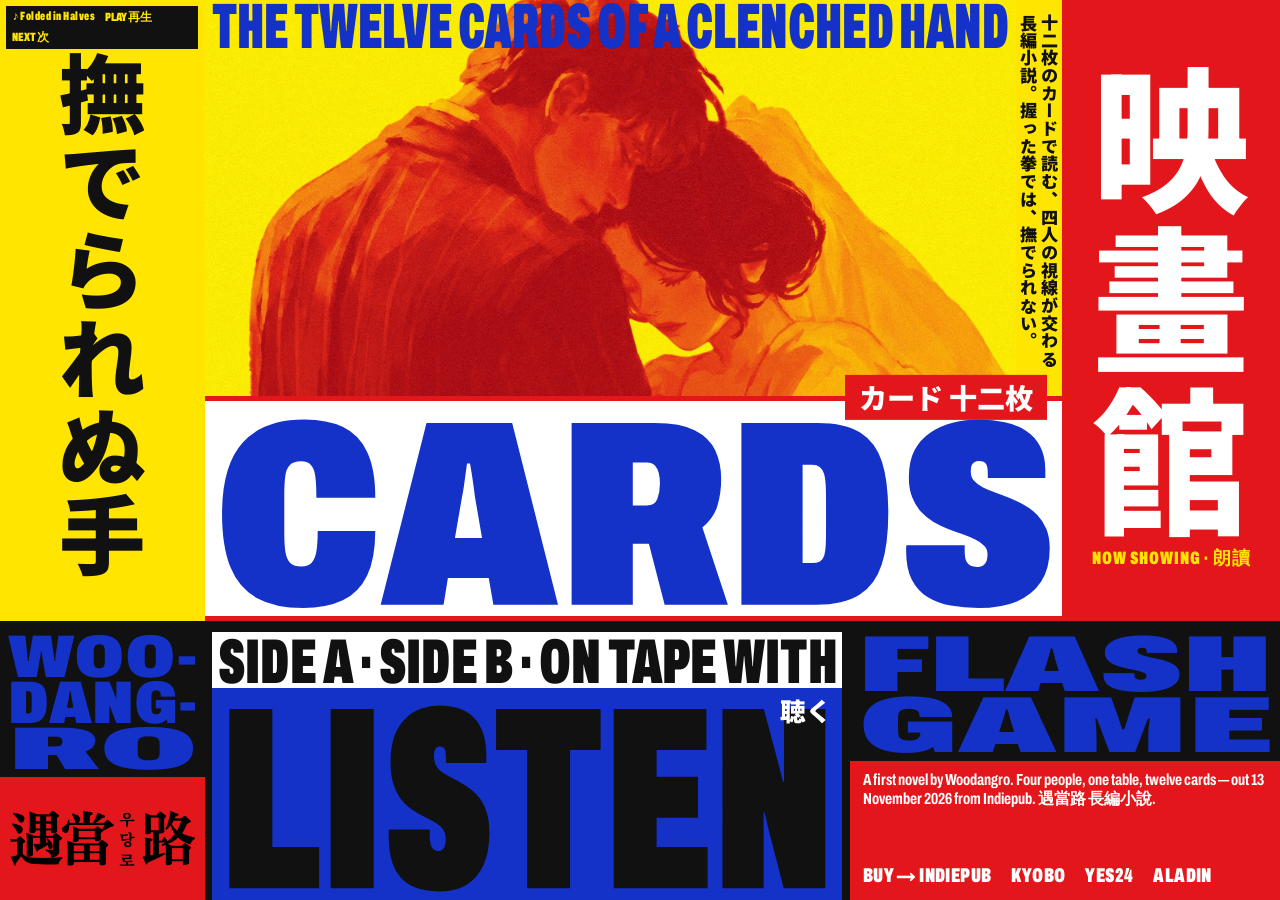
==== commit ee410750: "홈 개편: 포스터형 메인 + CARD·映畫館·LISTEN·FLASH GAME 하위 공간 Co-Authored-By: Claude Opus 5.5 <noreply@anthropic." ====
--- a/index.html
+++ b/index.html
@@ -4,407 +4,142 @@
 <meta charset="utf-8">
 <meta name="viewport" content="width=device-width, initial-scale=1, viewport-fit=cover">
 <title>주먹 쥔 손으로 쓰다듬지 못해서 · 우당로(안원빈) 소설 | 인디펍</title>
-<meta name="description" content="우당로(안원빈)의 첫 소설 『주먹 쥔 손으로 쓰다듬지 못해서』. 인디펍, 2026년 11월 13일 출간. 카드 열두 장과 낭독, 구매 링크.">
+<meta name="description" content="우당로(안원빈)의 첫 소설 『주먹 쥔 손으로 쓰다듬지 못해서』. 인디펍, 2026년 11월 13일 출간. 연초 카드, 낭독 영화관, 듣기, 게임.">
 <meta name="naver-site-verification" content="25453786e24af0275c1d953f1a4188fe1e1834d0" />
 <meta name="google-site-verification" content="KRmct48asiPWwux0psbwPIJb9Qq7BjFTF3cZDMT28zU" />
 <link rel="canonical" href="https://woodangro.kr/">
 <script type="application/ld+json">{"@context": "https://schema.org", "@type": "Book", "name": "주먹 쥔 손으로 쓰다듬지 못해서", "author": {"@type": "Person", "name": "안원빈", "alternateName": "우당로", "sameAs": ["https://www.instagram.com/woodang_ro/"]}, "publisher": {"@type": "Organization", "name": "인디펍"}, "isbn": "9791167568205", "datePublished": "2026-11-13", "inLanguage": "ko", "bookFormat": "https://schema.org/Paperback", "image": "https://woodangro.kr/img/cover.jpg", "url": "https://woodangro.kr/", "description": "엇갈리는 네 사람의 시점을 따라 ‘함께 산다는 것’이 무엇인지 묻는 우당로의 첫 소설."}</script>
-<meta name="theme-color" content="#efe6d2">
+<meta name="theme-color" content="#111111">
 <meta property="og:title" content="주먹 쥔 손으로 쓰다듬지 못해서">
-<meta property="og:description" content="우당로의 첫 소설 · 연초 카드 열두 장과 낭독">
-<meta property="og:image" content="https://woodangro.kr/img/cover.jpg">
+<meta property="og:description" content="우당로의 첫 소설 · CARD · 映畫館 · LISTEN · FLASH GAME">
+<meta property="og:image" content="https://woodangro.kr/img/hub/main.jpg">
 <link rel="preconnect" href="https://fonts.googleapis.com">
 <link rel="preconnect" href="https://fonts.gstatic.com" crossorigin>
-<link rel="stylesheet" href="https://fonts.googleapis.com/css2?family=Black+Han+Sans&family=Noto+Sans+KR:wght@500;900&family=Noto+Serif+KR:wght@400;700&display=swap">
+<link rel="stylesheet" href="https://fonts.googleapis.com/css2?family=Archivo:wdth,wght@62..125,100..900&family=Noto+Sans+JP:wght@500;900&family=Noto+Sans+KR:wght@900&display=swap">
+<link rel="stylesheet" href="hub.css">
 <style>
-:root{
-  --paper:#efe6d2; --ink:#1b1a17; --red:#c4202a; --blue:#1d3f9a; --mute:#6f675a;
-  --stamp:"Black Han Sans","Noto Sans KR",sans-serif;
-  --han:"Noto Sans KR",sans-serif;
-  --body:"Noto Serif KR",serif;
-  --ui:"Noto Sans KR",-apple-system,"Apple SD Gothic Neo",system-ui,sans-serif;
-  --pw:clamp(54px,6.6vw,96px);
+html,body{height:100%}
+body{background:var(--k);overflow-x:hidden}
+.poster{position:relative;width:100vw;height:100svh;min-height:600px;display:grid;
+  grid-template-columns:16vw 1fr 3.6vw 17vw;
+  grid-template-rows:minmax(0,1fr) 25% 31%;
+  grid-template-areas:"L img y R" "L band band R" "bot bot bot bot";
+  background:var(--k)}
+.L{grid-area:L;background:var(--y);display:flex;flex-direction:column;align-items:center;justify-content:center;padding:1vh 0}
+.L span{font-family:var(--jp);font-weight:900;font-size:min(13vw,9.6svh);line-height:1.02;color:var(--k)}
+.img{grid-area:img;position:relative;overflow:hidden;background:var(--r)}
+.img img{position:absolute;inset:0;width:100%;height:100%;object-fit:cover;object-position:50% 40%}
+.img .hdr{position:absolute;left:.4vw;top:.2vh;width:calc(100% - .8vw);height:12%}
+.y{grid-area:y;background:var(--y);display:flex;justify-content:center;padding:1.4vh 0}
+.y p{margin:0;writing-mode:vertical-rl;font-family:var(--jp);font-weight:900;font-size:min(1.5vw,1.9svh);line-height:1.25;letter-spacing:.04em;color:var(--k)}
+.R{grid-area:R;background:var(--r);color:#fff;display:flex;flex-direction:column;align-items:center;justify-content:center;gap:1.4vh;text-decoration:none}
+.R .big{font-family:var(--han);font-weight:900;font-size:min(14.5vw,17.5svh);line-height:1.02;display:flex;flex-direction:column;align-items:center}
+.R small{font-family:var(--wide);font-weight:900;font-stretch:62%;font-size:min(1.4vw,2svh);letter-spacing:.06em;color:var(--y)}
+.band{grid-area:band;position:relative;min-height:0;background:#fff;border-top:.6vh solid var(--r);border-bottom:.6vh solid var(--r);display:block;color:var(--b);padding:1.6vh .6vw 1.2vh}
+.band .tag{position:absolute;right:1.2vw;top:0;transform:translateY(-58%);background:var(--r);color:#fff;font-family:var(--jp);font-weight:900;font-size:min(2.2vw,3.4svh);padding:.3em .5em;line-height:1}
+.bot{grid-area:bot;display:grid;grid-template-columns:16vw 1fr 33.6vw;gap:0;background:var(--k)}
+.b1,.b2,.b3{position:relative;display:flex;flex-direction:column;min-height:0}
+.b1 .who{flex:1;padding:1.6vh .6vw .6vh;color:var(--b);display:block}
+.b1 .seal{height:44%;background:var(--r);display:grid;place-items:center;padding:1.2vh .8vw}
+.b1 .seal img{max-width:100%;max-height:100%;width:auto}
+.b2{padding:0 .6vw}
+.b2 .strip{background:#fff;color:var(--k);height:20%;padding:.6vh .4vw .4vh;margin-top:1.2vh}
+.b2 .listen{flex:1;background:var(--b);color:var(--k);display:block;padding:1.4vh .8vw 1vh;position:relative;text-decoration:none}
+.b2 .listen .jp{position:absolute;right:.8vw;top:1vh;font-family:var(--jp);font-weight:900;font-size:min(2vw,3svh);color:#fff;line-height:1}
+.b3 .game{flex:1;padding:1.6vh .6vw .6vh;color:var(--b);display:block}
+.b3 .buy{height:50%;background:var(--r);color:#fff;padding:1.2vh 1vw;display:flex;flex-direction:column;justify-content:space-between;font-family:var(--wide);font-stretch:70%;font-weight:700;font-size:min(1.25vw,1.9svh);line-height:1.18}
+.b3 .buy p{margin:0}
+.b3 .buy nav{display:flex;flex-wrap:wrap;gap:.2em 1em;font-weight:900;font-stretch:62%;font-size:1.25em;letter-spacing:.02em}
+.b3 .buy nav a{color:#fff;text-decoration:none;border-bottom:2px solid transparent}
+.b3 .buy nav a:hover{border-color:var(--y);color:var(--y)}
+.band,.who,.listen,.game,.strip{position:relative;min-height:0}
+.who,.listen,.game,.strip{overflow:hidden}
+.band>.fit,.who>.fit,.listen>.fit,.game>.fit,.strip>.fit{position:absolute;left:var(--px,.6vw);top:var(--pt,1.4vh);width:calc(100% - 2 * var(--px,.6vw));height:calc(100% - var(--pt,1.4vh) - var(--pb,1vh))}
+.strip{--px:.4vw;--pt:.6vh;--pb:.4vh}
+a.go{transition:filter .15s}
+a.go:hover{filter:brightness(1.12)}
+a.go:hover .fit text{fill:var(--r)}
+.R.go:hover .big{color:var(--y)}
+.music{position:absolute;left:.5vw;top:.7vh;z-index:3;max-width:15vw;flex-wrap:wrap;font-family:var(--wide);font-stretch:62%;font-weight:900;font-size:12px;letter-spacing:.04em;color:var(--y);background:var(--k);padding:.25em .5em;display:flex;gap:.2em .8em}
+.music button{font:inherit;color:inherit;background:none;border:0;padding:0;cursor:pointer}
+.music button:hover{color:#fff}
+
+@media (max-aspect-ratio:4/5){
+  .poster{height:auto;min-height:0;grid-template-columns:1fr 1fr;grid-template-rows:auto 56vw auto auto auto;
+    grid-template-areas:"L L" "img img" "band band" "R y" "bot bot"}
+  .L{flex-direction:row;padding:2vw 0}
+  .L span{font-size:15vw}
+  .R{padding:3vw 0;flex-direction:column}
+  .R .big{flex-direction:row;font-size:20vw}
+  .R small{font-size:3.4vw}
+  .y{padding:3vw}
+  .y p{writing-mode:horizontal-tb;font-size:4.2vw;line-height:1.5}
+  .band{height:30vw;padding:2vw}
+  .band .tag{font-size:5vw}
+  .bot{grid-template-columns:1fr;}
+  .b1{flex-direction:row;height:30vw}.b1 .who{flex:1.2}.b1 .seal{height:auto;flex:1}
+  .b2{height:52vw;padding:2vw}.b2 .strip{margin-top:0}
+  .b2 .listen .jp{font-size:5vw}
+  .b3 .game{height:30vw;flex:none}
+  .b3 .buy{height:auto;gap:3vw;font-size:3.8vw;padding:4vw}
+  .music{position:relative;left:auto;top:auto;max-width:none;grid-column:1/-1;justify-self:end;margin:3vw;font-size:13px}
 }
-*{box-sizing:border-box}
-body{margin:0;background:var(--paper);color:var(--ink);font-family:var(--ui);-webkit-font-smoothing:antialiased;overflow-x:hidden}
-button{font:inherit;color:inherit;background:none;border:0;padding:0;cursor:pointer}
-a{color:inherit}
-:focus-visible{outline:2px solid var(--red);outline-offset:3px}
-img{display:block;max-width:100%}
-body::before{content:"";position:fixed;inset:0;z-index:60;pointer-events:none;opacity:.5;mix-blend-mode:multiply;
-  background-image:url("data:image/svg+xml,%3Csvg xmlns='http://www.w3.org/2000/svg' width='220' height='220'%3E%3Cfilter id='n'%3E%3CfeTurbulence type='fractalNoise' baseFrequency='.85' numOctaves='3' stitchTiles='stitch'/%3E%3CfeColorMatrix values='0 0 0 0 .45 0 0 0 0 .4 0 0 0 0 .3 0 0 0 .35 0'/%3E%3C/filter%3E%3Crect width='100%25' height='100%25' filter='url(%23n)'/%3E%3C/svg%3E")}
-.ink{filter:url(#rough)}
-.scene{position:relative}
-.stage{position:sticky;top:0;height:100svh;overflow:hidden}
-.layer{position:absolute;inset:0}
-.center{display:flex;flex-direction:column;align-items:center;justify-content:center;gap:clamp(14px,3vh,30px);padding:24px}
-
-.mark{position:relative;text-shadow:0 0 14px var(--paper),0 0 4px var(--paper);display:flex;flex-direction:column;align-items:center;gap:10px;text-align:center;pointer-events:none;z-index:2}
-.mark .top{font-family:var(--han);font-weight:900;font-size:12px;letter-spacing:.3em}
-.mark h1{margin:0;font-family:var(--stamp);font-weight:400;font-size:clamp(34px,6.4vw,78px);line-height:1.05}
-.mark .rowk{display:flex;gap:14px;align-items:center;font-family:var(--han);font-weight:900;font-size:13px;letter-spacing:.2em}
-.seal{display:inline-grid;place-items:center;border:4px solid currentColor;border-radius:18px;padding:10px 16px 8px;line-height:1}
-.seal.red{color:var(--red)}.seal.blue{color:var(--blue)}
-.seal b{font-family:var(--han);font-weight:900;font-size:clamp(26px,4vw,44px);letter-spacing:.06em}
-.seal small{font-family:var(--stamp);font-size:clamp(11px,1.3vw,15px);letter-spacing:.08em;margin-top:6px}
-.num{display:inline-grid;place-items:center;width:1.8em;height:1.8em;border:2px solid currentColor;border-radius:50%;font-family:var(--han);font-weight:900;font-size:14px;line-height:1}
-.vert{position:absolute;top:50%;writing-mode:vertical-rl;font-family:var(--stamp);font-size:clamp(16px,2.2vw,26px);letter-spacing:.12em;transform:translateY(-50%);pointer-events:none;z-index:2}
-.vert.l{left:clamp(10px,2vw,28px)}.vert.r{right:clamp(10px,2vw,28px)}
-
-/* 1. 쏟아지는 카드 */
-#s1{height:300vh}
-#pile{position:absolute;inset:0;z-index:3}
-.card{position:absolute;left:0;top:0;width:var(--pw);aspect-ratio:5/7;border-radius:7px;background:#f8f2e2;box-shadow:0 1px 0 rgba(0,0,0,.15),0 6px 14px rgba(60,40,10,.22);touch-action:none;cursor:grab;user-select:none;-webkit-user-select:none;will-change:transform;color:var(--blue)}
-.card.dragging{cursor:grabbing;box-shadow:0 1px 0 rgba(0,0,0,.15),0 18px 30px rgba(60,40,10,.3)}
-.card.red{color:var(--red)}
-.card::before{content:"";position:absolute;inset:5%;border:1.5px solid currentColor;border-radius:4px;opacity:.85}
-.card .c{position:absolute;font-family:var(--han);font-weight:900;line-height:.9;font-size:calc(var(--pw) * .2);text-align:center}
-.card .c i{display:block;font-style:normal;font-size:.8em}
-.card .c.tl{left:10%;top:9%}.card .c.br{right:10%;bottom:9%;transform:rotate(180deg)}
-.card .m{position:absolute;inset:0;display:grid;place-items:center;font-size:calc(var(--pw) * .44);line-height:1}
-.card .m.face{font-family:var(--han);font-weight:900;font-size:calc(var(--pw) * .3)}
-.card .m.face span{border:2px solid currentColor;border-radius:6px;padding:6% 10%}
-.card.back{color:var(--red);background:repeating-linear-gradient(45deg,var(--red) 0 2px,transparent 2px 7px),repeating-linear-gradient(-45deg,var(--red) 0 2px,transparent 2px 7px),#f8f2e2}
-.card.back::before{inset:8%;background:#f8f2e2;border-width:2px}
-.card.back .m{font-family:var(--han);font-weight:900;font-size:calc(var(--pw) * .34)}
-#shufL{z-index:5;opacity:0;pointer-events:none;background:var(--paper);display:grid;place-items:center}
-#shufL img{position:absolute;inset:0;width:100%;height:100%;object-fit:cover;filter:grayscale(1) sepia(.55) contrast(1.15) brightness(1.05);mix-blend-mode:multiply;opacity:.9}
-#shufL .seal{position:relative;background:var(--paper)}
-#shufL .seal b{font-size:clamp(40px,9vw,110px)}
-
-/* 2. 다섯 장 */
-#s2{height:340vh}
-.board{position:relative;width:min(1040px,92vw);display:grid;grid-template-columns:repeat(5,1fr);gap:clamp(8px,1.8vw,22px);justify-items:center}
-.cell{width:100%;max-width:170px;display:flex;flex-direction:column;align-items:center;gap:10px}
-.cell .num{color:var(--red)}
-.pcw{width:100%}
-.pc{position:relative;width:100%;aspect-ratio:554/784;transform-style:preserve-3d;cursor:pointer;will-change:transform,opacity}
-.pc .in{position:absolute;inset:0;transform-style:preserve-3d;transition:transform .6s cubic-bezier(.2,.7,.2,1)}
-.pc.open .in{transform:rotateY(180deg)}
-.pc .b,.pc .f{position:absolute;inset:0;border-radius:6px;overflow:hidden;backface-visibility:hidden;-webkit-backface-visibility:hidden;box-shadow:0 6px 16px rgba(60,40,10,.25)}
-.pc .f{transform:rotateY(180deg);background:#fff}
-.pc .f img{width:100%;height:100%;object-fit:cover;filter:sepia(.25)}
-.pc .b{background:repeating-linear-gradient(45deg,var(--blue) 0 2px,transparent 2px 8px),repeating-linear-gradient(-45deg,var(--blue) 0 2px,transparent 2px 8px),#f8f2e2;border:6px solid #f8f2e2}
-.pc .b::after{content:"遇";position:absolute;inset:18% 14%;display:grid;place-items:center;background:#f8f2e2;border:2px solid var(--blue);border-radius:6px;color:var(--blue);font-family:var(--han);font-weight:900;font-size:clamp(18px,3vw,40px)}
-
-/* 3. 대당 */
-#s3{height:300vh}
-.machine{position:relative;display:flex;flex-direction:column;align-items:center;padding:clamp(14px,2vw,22px) clamp(14px,2.4vw,26px) clamp(18px,2.4vw,26px);border-radius:26px 26px 14px 14px;background:linear-gradient(#d23a2f,#a3151d);box-shadow:inset 0 0 0 4px #f3e6c8,inset 0 0 0 9px #a3151d,0 30px 50px rgba(60,20,10,.35)}
-.machine .crown{display:flex;align-items:center;gap:10px;margin-bottom:12px;color:#f8f2e2;font-family:var(--han);font-weight:900;letter-spacing:.24em;font-size:clamp(11px,1.4vw,14px)}
-.machine .crown .seal{color:#f8f2e2;padding:6px 10px 5px;border-radius:12px;border-width:3px}
-.machine .crown .seal b{font-size:clamp(16px,2.2vw,24px)}
-.reels{display:flex;gap:clamp(6px,1vw,10px);padding:10px;border-radius:12px;background:#f8f2e2;box-shadow:inset 0 0 0 3px var(--ink)}
-.reel{--h:clamp(70px,11.5vw,120px);width:calc(var(--h) * .82);height:var(--h);overflow:hidden;border-radius:6px;background:#fffaf0;box-shadow:inset 0 10px 12px -8px rgba(0,0,0,.35),inset 0 -10px 12px -8px rgba(0,0,0,.35)}
-.strip{display:flex;flex-direction:column;will-change:transform}
-.sym{height:var(--h);flex:none;display:grid;place-items:center;font-family:var(--han);font-weight:900;font-size:calc(var(--h) * .56);line-height:1;color:var(--blue)}
-.sym.seven{color:var(--red);font-family:var(--stamp);font-size:calc(var(--h) * .7)}
-.sym.r{color:var(--red)}
-.lamps{display:flex;gap:10px;margin-top:12px}
-.lamps i{width:12px;height:12px;border-radius:50%;background:#f3e6c8;opacity:.35}
-.win .lamps i{animation:lamp .3s steps(2) infinite;opacity:1;background:#ffe27a}
-.win .lamps i:nth-child(odd){animation-delay:.15s}
-@keyframes lamp{50%{opacity:.35}}
-.handle{position:absolute;right:calc(-1 * clamp(26px,3vw,36px));top:22%;width:clamp(22px,2.6vw,30px);height:46%;display:flex;flex-direction:column;align-items:center}
-.handle .arm{display:flex;flex-direction:column;align-items:center;flex:1;transform-origin:50% 100%}
-.handle .ball{width:100%;aspect-ratio:1;border-radius:50%;background:radial-gradient(circle at 35% 30%,#fff,#c9c9c9 45%,#7b7b7b)}
-.handle .rod{width:28%;flex:1;background:linear-gradient(90deg,#999,#eee,#888)}
-.big7{margin:0;font-family:var(--stamp);font-size:clamp(20px,3vw,32px);letter-spacing:.2em;color:var(--red);opacity:0;transition:opacity .3s}
-.win ~ .big7{opacity:1}
-.screen{position:absolute;left:50%;top:50%;width:min(940px,90vw);aspect-ratio:16/9;transform:translate(-50%,-46%) scale(.92);opacity:0;pointer-events:none;background:#000;border:6px solid var(--ink);border-radius:10px;box-shadow:12px 12px 0 var(--red);transition:opacity .5s,transform .7s cubic-bezier(.2,.8,.2,1)}
-.screen.on{opacity:1;transform:translate(-50%,-50%) scale(1);pointer-events:auto}
-.screen iframe{width:100%;height:100%;border:0;display:block}
-
-/* 4. 책 */
-#book{min-height:72svh;padding:clamp(70px,14vh,150px) 24px 140px;display:flex;flex-direction:column;align-items:center;justify-content:center;text-align:center;gap:6px}
-#book .seal{margin-bottom:16px;transform:rotate(-3deg)}
-#book h2{margin:0;font-family:var(--stamp);font-weight:400;font-size:clamp(24px,3.4vw,38px)}
-#book p{margin:4px 0 0;color:var(--mute);font-size:14px}
-#book .row{margin-top:18px;display:flex;flex-wrap:wrap;justify-content:center;gap:6px 18px;font-size:15px;color:var(--ink);font-weight:500}
-#book a{text-decoration:none;border-bottom:1.5px solid transparent}
-#book a:hover{color:var(--red);border-color:var(--red)}
-
-dialog{max-width:min(920px,94vw);max-height:92svh;padding:0;border:3px solid var(--ink);border-radius:10px;background:var(--paper);color:var(--ink);box-shadow:10px 10px 0 var(--blue)}
-dialog::backdrop{background:rgba(40,30,15,.55)}
-.cardview{display:grid;grid-template-columns:minmax(0,280px) minmax(0,1fr);gap:clamp(18px,3vw,32px);padding:clamp(18px,3vw,32px);max-height:88svh;overflow:auto}
-.cardview img{border-radius:6px;width:100%}
-.cardview .no{margin:0;font-family:var(--han);font-weight:900;font-size:13px;letter-spacing:.14em;color:var(--red)}
-.cardview h3{margin:8px 0 16px;font-family:var(--stamp);font-weight:400;font-size:clamp(22px,3vw,30px);line-height:1.3;word-break:keep-all}
-.cardview p.t{margin:0 0 1em;font-family:var(--body);font-size:16px;line-height:1.85;word-break:keep-all}
-.x{position:absolute;right:16px;top:12px;font-size:13px;font-weight:700;color:var(--mute)}
-.x:hover{color:var(--red)}
-@media (max-width:640px){.cardview{grid-template-columns:1fr}.cardview img{max-width:200px;margin:0 auto}}
-
-.player{position:fixed;z-index:50;left:50%;bottom:max(14px,env(safe-area-inset-bottom));transform:translateX(-50%);display:flex;align-items:baseline;gap:14px;font-size:13px;font-weight:700;white-space:nowrap}
-.player .t{max-width:50vw;overflow:hidden;text-overflow:ellipsis}
-.player.on .t::before{content:"♪ ";color:var(--red)}
-.player button{color:var(--mute);border-bottom:1.5px solid transparent}
-.player button:hover{color:var(--red);border-color:var(--red)}
-@media (max-width:760px){.vert{display:none}}
 </style>
 </head>
 <body>
-<svg width="0" height="0" style="position:absolute" aria-hidden="true"><filter id="rough"><feTurbulence type="fractalNoise" baseFrequency=".9" numOctaves="2" seed="3"/><feDisplacementMap in="SourceGraphic" scale="2.2"/></filter></svg>
+<main class="poster">
+  <div class="L" aria-hidden="true"><span>撫</span><span>で</span><span>ら</span><span>れ</span><span>ぬ</span><span>手</span></div>
 
-<main>
-  <section class="scene" id="s1" aria-label="시작">
-    <div class="stage">
-      <div class="layer center" style="z-index:4;pointer-events:none">
-        <div class="mark ink" id="mark1">
-          <span class="top" style="color:var(--blue)">遇當路 遊技場</span>
-          <h1>주먹 쥔 손으로<br>쓰다듬지 못해서</h1>
-          <span class="rowk" style="color:var(--red)"><span class="num">遇</span><span>우당로 장편소설</span><span class="num">當</span></span>
-        </div>
+  <div class="img">
+    <img src="img/hub/main.jpg" alt="안은 두 사람을 그린 흑백 삽화를 빨강·노랑으로 바꾼 그림">
+    <svg class="fit hdr" viewBox="0 0 100 4" preserveAspectRatio="none" aria-hidden="true"><text x=".2" y="3.9" textLength="99.6" lengthAdjust="spacingAndGlyphs" font-size="5.4" fill="var(--b)">THE TWELVE CARDS OF A CLENCHED HAND</text></svg>
+  </div>
+
+  <div class="y"><p>十二枚のカードで読む、四人の視線が交わる長編小説。握った拳では、撫でられない。</p></div>
+
+  <a class="R go" href="cinema/" aria-label="映畫館 · 낭독 영상">
+    <span class="big"><span>映</span><span>畫</span><span>館</span></span>
+    <small>NOW SHOWING · 朗讀</small>
+  </a>
+
+  <a class="band go" href="card/" aria-label="CARD · 연초 카드">
+    <svg class="fit" viewBox="0 0 100 30" preserveAspectRatio="none"><text x="0" y="29.6" textLength="100" lengthAdjust="spacingAndGlyphs" font-size="41" fill="var(--b)">CARDS</text></svg>
+    <span class="tag">カード 十二枚</span>
+  </a>
+
+  <div class="bot">
+    <div class="b1">
+      <a class="who go" href="https://portfolio.woodangro.kr/" aria-label="우당로 포트폴리오">
+        <svg class="fit" viewBox="0 0 40 30" preserveAspectRatio="none"><text x="0" y="9.6" textLength="40" lengthAdjust="spacingAndGlyphs" font-size="13.4" fill="var(--b)">WOO-</text><text x="0" y="19.8" textLength="40" lengthAdjust="spacingAndGlyphs" font-size="13.4" fill="var(--b)">DANG-</text><text x="0" y="30" textLength="40" lengthAdjust="spacingAndGlyphs" font-size="13.4" fill="var(--b)">RO</text></svg>
+      </a>
+      <div class="seal"><img src="img/hub/logo.png" alt="遇當路 우당로"></div>
+    </div>
+    <div class="b2">
+      <div class="strip"><svg class="fit" viewBox="0 0 100 4" preserveAspectRatio="none" aria-hidden="true"><text x="0" y="3.93" textLength="100" lengthAdjust="spacingAndGlyphs" font-size="5.4" fill="var(--k)">SIDE A · SIDE B · ON TAPE WITH</text></svg></div>
+      <a class="listen go" href="listen/" aria-label="LISTEN · 우당로 리슨">
+        <svg class="fit" viewBox="0 0 100 30" preserveAspectRatio="none"><text x="0" y="29.6" textLength="100" lengthAdjust="spacingAndGlyphs" font-size="41" fill="var(--k)">LISTEN</text></svg>
+        <span class="jp">聴く</span>
+      </a>
+    </div>
+    <div class="b3">
+      <a class="game go" href="game/" aria-label="FLASH GAME · 게임">
+        <svg class="fit" viewBox="0 0 60 30" preserveAspectRatio="none"><text x="0" y="14.6" textLength="60" lengthAdjust="spacingAndGlyphs" font-size="20.2" fill="var(--b)">FLASH</text><text x="0" y="30" textLength="60" lengthAdjust="spacingAndGlyphs" font-size="20.2" fill="var(--b)">GAME</text></svg>
+      </a>
+      <div class="buy">
+        <p>A first novel by Woodangro. Four people, one table, twelve cards — out 13 November 2026 from Indiepub. 遇當路 長編小說.</p>
+        <nav aria-label="구매">
+          <a href="https://indiepub.kr/product/%EC%A3%BC%EB%A8%B9-%EC%A5%94-%EC%86%90%EC%9C%BC%EB%A1%9C-%EC%93%B0%EB%8B%A4%EB%93%AC%EC%A7%80-%EB%AA%BB%ED%95%B4%EC%84%9C/10160/category/88/display/1/" target="_blank" rel="noopener">BUY → INDIEPUB</a>
+          <a href="https://product.kyobobook.co.kr/detail/S000221881212" target="_blank" rel="noopener">KYOBO</a>
+          <a href="https://m.yes24.com/goods/detail/199895018" target="_blank" rel="noopener">YES24</a>
+          <a href="https://www.aladin.co.kr/m/mproduct.aspx?ItemId=406090166" target="_blank" rel="noopener">ALADIN</a>
+        </nav>
       </div>
-      <span class="vert l ink" style="color:var(--red)">ONE DECK · 十二枚</span>
-      <span class="vert r ink" style="color:var(--blue)">2026 · 11 · 13</span>
-      <div id="pile" aria-hidden="true"></div>
-      <div class="layer" id="shufL" aria-hidden="true"><img src="img/casino/shuffle.jpg" alt=""><span class="seal red ink"><b>SHUFFLE</b><small>切 · 混 · 配</small></span></div>
     </div>
-  </section>
-
-  <section class="scene" id="s2" aria-label="다섯 장">
-    <div class="stage">
-      <div class="layer center"><div class="board" id="board"></div></div>
-      <span class="vert l ink" style="color:var(--blue)">配札 · 五枚</span>
-      <span class="vert r ink" style="color:var(--red)" id="handNo">第 一 回</span>
-    </div>
-  </section>
-
-  <section class="scene" id="s3" aria-label="낭독">
-    <div class="stage">
-      <div class="layer center" id="slotL">
-        <div class="machine" id="machine">
-          <div class="crown"><span>FEVER</span><span class="seal"><b>大當</b></span><span>777</span></div>
-          <div class="reels" id="reels"></div>
-          <div class="lamps" aria-hidden="true"><i></i><i></i><i></i><i></i><i></i><i></i><i></i></div>
-          <div class="handle" aria-hidden="true"><span class="arm" id="arm"><span class="ball"></span><span class="rod"></span></span></div>
-        </div>
-        <p class="big7 ink">大當 · 朗讀</p>
-      </div>
-      <span class="vert l ink" style="color:var(--red)">朗讀 · 安智友</span>
-      <div class="screen" id="screen"><div id="vid" style="width:100%;height:100%"></div></div>
-    </div>
-  </section>
-
-  <section id="book" aria-label="책">
-    <span class="seal blue ink"><b>遇當路</b><small>WOODANGRO</small></span>
-    <h2>주먹 쥔 손으로 쓰다듬지 못해서</h2>
-    <p>우당로 장편소설 · 인디펍 · 2026. 11. 13</p>
-    <p class="row"><a href="https://indiepub.kr/product/%EC%A3%BC%EB%A8%B9-%EC%A5%94-%EC%86%90%EC%9C%BC%EB%A1%9C-%EC%93%B0%EB%8B%A4%EB%93%AC%EC%A7%80-%EB%AA%BB%ED%95%B4%EC%84%9C/10160/category/88/display/1/" target="_blank" rel="noopener">인디펍</a><a href="https://product.kyobobook.co.kr/detail/S000221881212" target="_blank" rel="noopener">교보문고</a><a href="https://m.yes24.com/goods/detail/199895018" target="_blank" rel="noopener">YES24</a><a href="https://www.aladin.co.kr/m/mproduct.aspx?ItemId=406090166" target="_blank" rel="noopener">알라딘</a></p>
-    <p class="row"><a href="read/">1장</a><a href="listen/">듣기</a><a href="test/">테스트</a><a href="unread/">읽지 않음</a><a href="https://zine.woodangro.kr/">지면</a><a href="https://www.instagram.com/woodang_ro/" target="_blank" rel="noopener">인스타그램</a><a href="https://portfolio.woodangro.kr/">우당로</a></p>
-  </section>
+  </div>
+  <div class="music" id="music"><span id="pt">♪</span><button type="button" id="pp">PLAY 再生</button><button type="button" id="pn">NEXT 次</button></div>
 </main>
 
-<dialog id="cardDlg" aria-label="카드"><button class="x" type="button" data-close>닫기</button><div class="cardview" id="cardView"></div></dialog>
-
-<div class="player" id="player" role="region" aria-label="주먹 쥔 노래">
-  <span class="t" id="pt">주먹 쥔 노래</span>
-  <button type="button" id="pp">재생</button>
-  <button type="button" id="pn">다음</button>
-</div>
-<audio id="au" preload="none"></audio>
-
-<script>
-const CARDS = [{"no": 1, "ch": 1, "who": "류", "line": "사랑하는 사람과 살고 있다.", "paras": ["자리에서 일어나 쓰레기를 버리고 돌아오니, 앞자리는 비어 있었다. 대신 안방 쪽의 화장실 문이 닫히는 소리가 울렸고, 이어서 샤워기 물이 나오는 소리가 들렸다. 식탁 위에는 서로 다른 파스타 두 접시만 남겨져 있었다. 이럴 거면 청소 당번을 왜 정했는지. 나는 접시를 치우고, 식탁을 닦았다. 수지가 앉아 있던 자리에서는 연한 생화 향이 맡아졌다.", "나는 식탁으로 노트북을 가져와 앉았다. 메모장을 켜고 타자를 한 자씩 신중히 눌러 적었다. ‘사랑하는 사람과 살고 있다.’ 다음 문장은 손이 굳어서 써지지 않았다. 깜빡이는 커서를 바라보고 있다가 소름이 끼쳐서 노트북을 덮으려는데 수지가 화장실에서 나왔다. 문틈으로 김이 흘러나와 천장으로 올라가고, 짙은 생화 향이 맡아졌다. 수지는 곧바로 방에 들어갔고, 나는 다시 노트북으로 고개를 돌렸다. 커서는 여전히 느리게 깜빡이고 있었다."]}, {"no": 2, "ch": 1, "who": "류", "line": "주먹으로는 다독일 수도 쓰다듬을 수도 없는데.", "paras": ["“남동생이 있거든. 걔는 예쁨을 많이 받았어. 그런데 왤까, 나는 미움을 받았어. 어릴 때 기억이 하나 있는데, 엄마가 동생을 토닥거리면서 안아주고 있었어. 나는 문틈으로 그걸 보면서 스스로를 토닥거렸어. 그렇게 아끼는 아들이면 잘 키워야 할 텐데. 매일 바쁘다고만... 결국 동생을 내가 업어 키웠어.”", "술맛이 너무 쓰게 느껴졌다. 나는 어느새 주먹을 쥐고 있었다. 주먹으로는 다독일 수도 쓰다듬을 수도 없는데.", "“미국에 간 친구가 이제 내겐 마지막이야. 죽은 친구랑 우리는 셋이서 친구였어. 서로가 서로를 많이 아끼는 관계였는데. 그런데 이제는 미국에 가서 볼 수 없어. 금방 돌아오겠다고 했는데, 여자의 직감이라는 게 있잖아. 기약이 없는 기다림이 될 것 같아. 왜 이렇게 애처로운 걸까, 그냥 평범하면 좋겠는데.”"]}, {"no": 3, "ch": 2, "who": "류", "line": "어딘가 익숙한 베이비 파우더 향이 났다.", "paras": ["“왜 그렇게 뚱한 표정인데. 카메라 돌려달라고 해서 그래?”", "네가 매고 온 빨간 목도리. 그게 어딘가 익숙해서 그러는 건데. 수지는 지갑을 내 앞에 던지면서 말했다.", "마지막까지 말을 그렇게 해야 할까. 나는 카메라를 꺼내려고 가방에 넣었던 손을 그대로 꺼냈다. 그리고 테이블 위의 목도리를 들어서 냄새를 맡아봤다. 네게서 나던 생화 향과는 달랐다. 대신 어딘가 익숙한 베이비 파우더 향이 났다. 지연의 냄새.", "“향수 바꿨나 보네.”", "“뭐라는 거야. 이리 줘.”", "나는 조용히 목도리를 건넸다. 수지는 눈살을 찌푸렸고, 나는 자리에서 일어났다. 지갑을 손에 쥐고 가방을 챙겼다. 나는 카페를 나가기 위해 뒤로 돌았다. 드르륵. 뒤에서 의자 끄는 소리가 크게 울렸고, 얇은 손이 내 팔을 잡았다."]}, {"no": 4, "ch": 2, "who": "류", "line": "세상은 발과 손끝부터 얼어붙었다.", "paras": ["메시지를 확인하자마자 가게에 불이 꺼지고 지연이 나왔다. 지연은 가게 앞에 봉투를 하나 내려두고는 곧장 뒤로 돌아 골목으로 향해 걸었다. 나는 손을 흔들어봤지만 보지 못했는지 그냥 돌아섰다. 물어보고 싶어졌다. 주머니에서 전화기를 꺼내려고 손을 집어넣었다가, 그대로 굳어버렸다. 검은 코트를 입은 남자와 지연이 비슷한 코트를 입고 있었다. 그 남자는 지연에게 빨간 목도리를 둘러 주고 있었다. 나는 가로등 뒤로 몸을 숨겼다. 그리고 손에 쥐고 있던 곰인형마저 뒤로 숨겨야만 했다. 뒷모습 두 개가 사라질 때까지 골목 쪽을 바라봤다. 빨간색이 보이지 않을 때까지. 세상은 발과 손끝부터 얼어붙었다. 나는 담배를 하나 꺼내 물었다. 입에서 흘러나오는 연기는 꽤나 오래 골목을 맴돌다 사라졌다."]}, {"no": 5, "ch": 3, "who": "지연", "line": "서른 살의 사랑은 참 불안해.", "paras": ["“서른 살의 사랑은 참 불안해.”", "“응?”", "“다들 불안하거든, 이십 대에는 사랑만 하면 그만이었는데. 지금은 잘 맞으면 결혼까지 해야만 하니까. 사랑도, 사람도 참 많은 세상인데, 내 집 하나 없으니까 말이야.”", "아까부터 류가 술을 빨리 마시는 것 같긴 했는데, 이렇게 취한 줄은 몰랐다. 류는 말을 마치고 술잔을 탁 소리가 나게 내려놨다. 약불 위에서 끓지 않을 만큼만 데워지던 어묵탕의 국물이 내 손에 튀었고, 나는 그만 비명을 질렀다.", "“악!”", "주위의 시선이 한꺼번에 쏠렸다. 부끄러워 몸을 움츠리고 류를 쳐다봤지만, 류는 태평하게 숟가락을 거울 삼아 자신의 얼굴을 바라보고 있었다.", "“입에 넣었다가 뺀 숟가락에서는 특유의 비린내가 나. 멀쩡하던 두 개가 만나니까 더러워지는 것처럼, 서른 살에는 아무나 만나서는 안 되는 거야.”"]}, {"no": 6, "ch": 4, "who": "지연", "line": "아니, 쓰레기 달라고 내민 손이었어.", "paras": ["“네가 또리한테 츄르 줄래?”", "나는 류의 손에서 츄르를 넘겨받아 또리의 입 앞으로 가져다 대었다. 또리는 츄르보다 내 손을 먼저 핥고, 이어서 츄르를 핥았다. 혓바닥 돌기가 비닐을 핥는 소리만 들렸다. 너무 조용해서 뒤를 돌아보니 류가 나와 또리를 바라보고 있었다. 나는 다시 고개를 돌려 츄르를 먹는 또리의 머리를 긁어줬다. 츄르를 다 먹은 또리는 내 다리에 머리를 몇 번 비비고는 옷방으로 들어갔다. 또리의 꼬리를 마지막까지 눈으로 따라가던 내 앞으로 류의 손이 내밀어졌다. 손바닥에는 유독 핏줄이 많이 보였다. 무언가 달라고 내민 손이라면 무언가 줘야 했다. 그래서 나는 류의 손 위에 내 손을 포개었다. 류는 웃으면서 주저앉았다.", "“아니, 쓰레기 달라고 내민 손이었어.”"]}, {"no": 7, "ch": 4, "who": "류", "line": "세상은 손끝부터 따듯해지고 있었다.", "paras": ["그날도 비가 왔었다. 집 가는 길에 내 뒤를 자꾸만 따라오는 쫄딱 젖은 검은색 고양이. 지나가면서 자주 보던 고양이에게 이름을 붙여준 날이었다. 온통 젖은 채로 비를 피해 우산 아래로 들어오는 또리를 두고 갈 수 없었다. 혼자 살기에 집도 넓어졌겠다, 나는 또리를 그대로 안고 왔다. 새로운 가족을 데리고 돌아온 집은 조용해서, 빗방울이 창문을 두드리는 소리만 들렸다. 나는 안방 문을 닫고 담배를 챙겨 베란다로 나왔다. 문을 열었더니 비가 조금 그친 게 보였다. 나는 연초 한 대를 꺼내서 불을 붙였다. 한 모금 하고 나서는 가만히 있었다. 그저 연초가 타는 것만 지켜봤다. 토독토독. 세상은 손끝부터 따듯해지고 있었다. 담배가 다 타기도 전에 연초의 불이 꺼졌다. 하늘은 아까보다 더 밝아져 있었다."]}, {"no": 8, "ch": 5, "who": "연우", "line": "언니의 손이 무척이나 따듯해서 고개가 내려갔다.", "paras": ["언니가 아니었다면, 무준 오빠가 없었다면 내가 어떤 꼴을 당했을지. 조용히 상상해봤다. 언니는 그런 나를 뚫어져라 쳐다보며 한참 동안 입을 우물거렸다. 입안에 고인 침 소리가 방 안에 울릴 정도로 조용해지자, 언니는 침을 삼키고는 입을 열었다.", "“연우야, 그냥 나랑 같이 살래?”", "언니는 앞에 앉으며 내 손을 쥐었다.", "“어차피 이사도 갈 예정이었고, 둘이 같이 살면 더 큰 집에서 살 수 있잖아. 연우가 나랑 같이 살겠다면 관리비는 내가 낼게. 그래도 집값은 반반이다?”", "따듯했다. 언니의 손이 무척이나 따듯해서 고개가 내려갔다. 언니는 나를 안아줬다. 역시나 따듯했다."]}, {"no": 9, "ch": 6, "who": "류", "line": "그냥, 그냥 잘했다고.", "paras": ["지연이 들어오고서야 문이 닫혔다. 방 안으로 베이비 파우더 향기가 퍼졌다. 지연은 신발을 벗어 신발장에 넣고는 두 손을 꼭 쥔 채로 들어왔다. 또리는 어느새 지연의 종아리에 얼굴을 비비고 있었다. 캐리어를 거실 벽면에 두고 돌아봤을 때 또리는 지연의 발아래에 배를 까고 누워 있었다. 나는 식탁에 앉아 둘이 함께 있는 모습을 보면서 숨소리를 낮췄다. 집 안에는 또리의 그르릉 소리와 손톱으로 털을 긁어주는 소리만 들렸다. 한참을 그렇게 있었다. 얼마나 지났을까 지연은 고개를 들지 않은 채로 말했다.", "“연우랑 싸웠어.”", "“잘했어.”", "“무슨 일인지 알고 잘했다고 하는 거야.”", "“그냥, 그냥 잘했다고.”"]}, {"no": 10, "ch": 6, "who": "류", "line": "함께 산다는 것은.", "paras": ["“뭐 보고 있어?”", "지연은 대답 없이 고개만 저었다. 노트북 화면에는 ‘사랑하는 사람과 살고 있다.’라고 떠 있었다. 저건 일 년 전쯤 쓴 글이었는데. 지연은 더 말이 없었고, 나도 말이 없었다. 물컵을 쥔 손이 흔들렸다. 또리는 어디선가 자고 있는지 거실이 조용해졌다.", "“이 사람 누구야?”", "한참 동안 말이 없던 지연은 내 핸드폰을 손가락으로 가리키며 말했다. 나는 핸드폰을 집어 들었다.", {"from": "예나", "time": "15분 전", "msg": "오빠 오늘 뭐 해?"}, "“아는 동생이야.”", "우리는 함께 나가서 산호로 향했다. 지연은 커피 머신을 켰고, 나는 계단을 빗자루로 쓸었다. 돌아오면 지연이 타놓은 커피가 있다. 나는 그걸 들고 글을 쓰러 자리로 돌아온다. 나는 노트북을 켰다. ‘사랑하는 사람과 살고 있다.’라고 적혀 있던 문장을 지우고 새로 적기 시작했다. ‘함께 산다는 것은.’"]}, {"no": 11, "ch": 7, "who": "지연", "line": "약속해.", "paras": ["연우는 숨을 크게 내쉬더니 나를 꽉 껴안았다. 숨이 막혔다. 한참을 안고 있던 연우는 내 어깨에 양손을 짚고 앞에 섰다. 연우의 두 눈이 붉었다. 눈부터 턱까지 물길이 길게 이어져 있었다. 연우는 말없이 나를 쳐다보다 내게 새끼손가락을 내밀며 말했다.", "“약속해.”", "연우의 손가락이 무척 하얗게 보였다. 나도 새끼손가락을 가져다 대어 엮었다. 그리고 서로의 엄지를 맞대고 나서야 연우는 미소를 지었다. 연우는 내 손을 끌고 소파로 가서 나를 앉게 했다. 잘 돌아왔다고 말하는 연우를 팔에 힘을 줘서 꽉 끌어안았다. 숨이 막힐 정도로. 탁. 탁. 연우가 내 등을 손바닥으로 내리치며 풀어달라고 말했다. 그제야 우리는 서로를 마주 보고 웃을 수 있었다.", "“돌아왔어.”", "“돌아와줘서 고마워.”"]}, {"no": 12, "ch": 7, "who": "류", "line": "연기가 꽤나 오랫동안 골목을 맴돌았다.", "paras": ["공연이 끝났다. 나가는 사람이 몰리기 전에 미리 나와서 클럽 입구 옆에 있는 골목으로 들어갔다. 담배를 하나 꺼내 물고 불을 붙였다. 연기가 꽤나 오랫동안 골목을 맴돌았다. 공연장에서 사람들이 하나둘씩 나오기 시작했다. 밴드 멤버들은 각자 사람들에게 둘러싸여 인사를 하고 있었다. 수국을 들고 있던 여자는 지연에게 꽃을 쥐어주더니 무리를 떠났다. 그렇게 갈 사람들이 모두 가고, 남은 사람들끼리 이야기를 하는데 뒤풀이라는 말이 들렸다. 단체로 술을 마시러 가는 게 아닐까 싶었다. 나는 지연에게 인사를 하고 집으로 가려고 했다. 그때 반짝이는 시계를 가진 남자와 지연이 이야기를 나누고 있었다. 지연의 눈이 보였다. 동그랗고, 크게 뜬 두 눈이."]}];
-const SONGS = [
-  ['Folded in Halves','listen/audio/track-01.mp3'],['가을 화분','listen/audio/track-02.mp3'],['두 접시 나란히 두자','listen/audio/track-03.mp3'],
-  ['가을 화분 ver 2','listen/audio/track-04.mp3'],['Folded in Halves ver 2','listen/audio/track-05.mp3'],['끓지 않는 국물','listen/audio/track-06.mp3'],['하얀 봉투','listen/audio/track-07.mp3']
-];
-const VIDEO = 'EZ1Y6_AgRxo';
-
-(() => {
-  const $ = s => document.querySelector(s);
-  const pad = n => String(n).padStart(2, '0');
-  const clamp = (v, a = 0, b = 1) => Math.min(b, Math.max(a, v));
-  const seg = (p, a, b) => clamp((p - a) / (b - a));
-  const ease = t => 1 - Math.pow(1 - t, 3);
-  const rnd = (a, b) => a + Math.random() * (b - a);
-  const reduce = matchMedia('(prefers-reduced-motion: reduce)').matches;
-  const prog = el => { const r = el.getBoundingClientRect(); return clamp(-r.top / (r.height - innerHeight)); };
-
-  /* 노래: 들어오면 바로 재생 (막히면 첫 터치·클릭 때) */
-  const au = $('#au'), player = $('#player');
-  let si = 0, wantMusic = true, started = false, videoOn = false;
-  au.volume = .6;
-  function setSong(i) { si = (i + SONGS.length) % SONGS.length; au.src = SONGS[si][1]; $('#pt').textContent = SONGS[si][0]; }
-  function playMusic() { if (!au.src) setSong(0); return au.play().then(() => { started = true; }).catch(() => {}); }
-  au.addEventListener('ended', () => { setSong(si + 1); au.play().catch(() => {}); });
-  au.addEventListener('play', () => { player.classList.add('on'); $('#pp').textContent = '멈춤'; });
-  au.addEventListener('pause', () => { player.classList.remove('on'); $('#pp').textContent = '재생'; });
-  $('#pp').addEventListener('click', e => { e.stopPropagation(); if (au.paused) { wantMusic = true; playMusic(); } else { wantMusic = false; au.pause(); } });
-  $('#pn').addEventListener('click', e => { e.stopPropagation(); setSong(si + 1); wantMusic = true; au.play().catch(() => {}); });
-  setSong(0); playMusic();
-  const kick = () => { if (!started && wantMusic && !videoOn) playMusic(); };
-  ['pointerdown', 'keydown', 'touchend'].forEach(ev => addEventListener(ev, kick, { passive: true }));
-
-  /* 1. 후두둑 떨어지는 카드 — 끌어서 옮기고 던질 수 있어요 */
-  const pile = $('#pile');
-  const SUITS = [['♠', 0], ['♥', 1], ['♦', 1], ['♣', 0]];
-  const RANKS = ['A', '2', '3', '4', '5', '6', '7', '8', '9', '10', 'J', 'Q', 'K'];
-  const FACE = { J: '遇', Q: '當', K: '路' };
-  const count = innerWidth < 700 ? 22 : 44;
-  const cards = [];
-  let zTop = 10;
-  for (let i = 0; i < count; i++) {
-    const back = Math.random() < .2;
-    const [s, red] = SUITS[i % 4];
-    const r = RANKS[Math.floor(Math.random() * RANKS.length)];
-    const el = document.createElement('div');
-    el.className = 'card ink' + (back ? ' back' : red ? ' red' : '');
-    el.innerHTML = back ? '<span class="m">遇</span>'
-      : `<span class="c tl">${r}<i>${s}</i></span><span class="m${FACE[r] ? ' face' : ''}">${FACE[r] ? `<span>${FACE[r]}</span>` : s}</span><span class="c br">${r}<i>${s}</i></span>`;
-    pile.appendChild(el);
-    cards.push({ el, x: 0, y: 0, r: rnd(-40, 40), tx: 0, ty: 0, vx: 0, vy: 0, vr: 0, falling: true, delay: rnd(0, 1300) + i * 18, drag: false, dir: rnd(-1, 1) });
-  }
-  function place() {
-    const W = pile.clientWidth, H = pile.clientHeight, cw = cards[0].el.offsetWidth, ch = cards[0].el.offsetHeight;
-    cards.forEach(c => {
-      const gx = (Math.random() + Math.random()) / 2, gy = (Math.random() + Math.random() + Math.random()) / 3;
-      c.tx = gx * (W - cw); c.ty = .1 * H + gy * (H * .82 - ch);
-      c.x = c.tx + rnd(-60, 60); c.y = -ch - rnd(40, 500);
-    });
-  }
-  place();
-  let sweep = 0;
-  function draw(c) {
-    const sx = sweep * c.dir * 260, sy = sweep * innerHeight * 1.2, sr = sweep * c.dir * 120;
-    c.el.style.transform = `translate(${c.x + sx}px, ${c.y + sy}px) rotate(${c.r + sr}deg)`;
-  }
-  const t0 = performance.now();
-  let last = t0, running = true, dragging = 0;
-  function physics(now) {
-    const dt = Math.min(32, now - last) / 16.67; last = now;
-    const W = pile.clientWidth, H = pile.clientHeight;
-    let moving = false;
-    for (const c of cards) {
-      if (c.drag) { draw(c); continue; }
-      if (c.falling) {
-        if (now - t0 < c.delay) { draw(c); moving = true; continue; }
-        if (c.vr === 0) c.vr = rnd(-3, 3);
-        c.vy += 1.25 * dt; c.y += c.vy * dt; c.r += c.vr * dt; c.x += (c.tx - c.x) * .04 * dt;
-        if (c.y >= c.ty) { c.y = c.ty; if (c.vy > 6) { c.vy *= -.22; c.vr *= .4; } else { c.falling = false; c.vy = 0; c.vr = 0; } }
-        moving = true;
-      } else if (Math.abs(c.vx) + Math.abs(c.vy) + Math.abs(c.vr) > .05) {
-        c.x += c.vx * dt; c.y += c.vy * dt; c.r += c.vr * dt;
-        const f = Math.pow(.9, dt); c.vx *= f; c.vy *= f; c.vr *= f;
-        const cw = c.el.offsetWidth, ch = c.el.offsetHeight;
-        if (c.x < -cw * .3) { c.x = -cw * .3; c.vx = Math.abs(c.vx) * .5; }
-        if (c.x > W - cw * .7) { c.x = W - cw * .7; c.vx = -Math.abs(c.vx) * .5; }
-        if (c.y < -ch * .3) { c.y = -ch * .3; c.vy = Math.abs(c.vy) * .5; }
-        if (c.y > H - ch * .7) { c.y = H - ch * .7; c.vy = -Math.abs(c.vy) * .5; }
-        moving = true;
-      }
-      draw(c);
-    }
-    if (moving || dragging) requestAnimationFrame(physics); else running = false;
-  }
-  const wake = () => { if (!running) { running = true; last = performance.now(); requestAnimationFrame(physics); } };
-  if (reduce) cards.forEach(c => { c.falling = false; c.x = c.tx; c.y = c.ty; draw(c); });
-  requestAnimationFrame(physics);
-
-  cards.forEach(c => {
-    let ox, oy, lx, ly, lt;
-    c.el.addEventListener('pointerdown', e => {
-      e.preventDefault(); c.el.setPointerCapture(e.pointerId);
-      c.drag = true; c.falling = false; dragging++; c.el.classList.add('dragging'); c.el.style.zIndex = ++zTop;
-      ox = e.clientX - c.x; oy = e.clientY - c.y; lx = e.clientX; ly = e.clientY; lt = performance.now(); c.vx = c.vy = c.vr = 0; wake();
-    });
-    c.el.addEventListener('pointermove', e => {
-      if (!c.drag) return;
-      const now = performance.now(), k = Math.max(1, now - lt) / 16.67;
-      c.vx = (e.clientX - lx) / k; c.vy = (e.clientY - ly) / k; c.vr = c.vx * .15;
-      c.x = e.clientX - ox; c.y = e.clientY - oy; c.r += c.vx * .08;
-      lx = e.clientX; ly = e.clientY; lt = now;
-    });
-    const up = () => { if (!c.drag) return; c.drag = false; dragging--; c.el.classList.remove('dragging'); wake(); };
-    c.el.addEventListener('pointerup', up); c.el.addEventListener('pointercancel', up);
-  });
-
-  function s1(p) {
-    sweep = ease(seg(p, .3, .58));
-    cards.forEach(draw);
-    pile.style.pointerEvents = sweep > .05 ? 'none' : '';
-    $('#mark1').style.opacity = 1 - seg(p, .35, .5);
-    const sh = $('#shufL');
-    sh.style.opacity = seg(p, .5, .62) * (1 - seg(p, .9, 1));
-    sh.querySelector('img').style.transform = `scale(${1.15 - .15 * seg(p, .5, 1)})`;
-    sh.querySelector('.seal').style.transform = `rotate(${-6 + 12 * seg(p, .5, 1)}deg) scale(${.9 + .2 * ease(seg(p, .5, .7))})`;
-  }
-
-  /* 2. 다섯 장 → 내리면 셔플 → 다른 다섯 장 */
-  const board = $('#board');
-  board.innerHTML = [1, 2, 3, 4, 5].map(n => `<div class="cell"><span class="num">${n}</span><div class="pcw"></div></div>`).join('');
-  const cells = [...board.querySelectorAll('.cell')];
-  const mix = a => { a = a.slice(); for (let i = a.length - 1; i > 0; i--) { const j = Math.floor(Math.random() * (i + 1)); [a[i], a[j]] = [a[j], a[i]]; } return a; };
-  const deck = mix([...Array(12)].map((_, i) => i + 1));
-  const hands = [deck.slice(0, 5).sort((a, b) => a - b), deck.slice(5, 10).sort((a, b) => a - b)];
-  const cardEl = no => `<div class="pc" data-no="${no}"><div class="in"><div class="b"></div><div class="f"><img src="img/deck/card-${pad(no)}.jpg" alt="연초 카드 No.${pad(no)}" loading="lazy"></div></div></div>`;
-  let shown = -1;
-  function setHand(h) {
-    if (shown === h) return; shown = h;
-    cells.forEach((c, i) => c.querySelector('.pcw').innerHTML = cardEl(hands[h][i]));
-    $('#handNo').textContent = h ? '第 二 回' : '第 一 回';
-  }
-  setHand(0);
-  function s2(p) {
-    const h = p < .56 ? 0 : 1; setHand(h);
-    const dealA = h ? .6 : .03, flipA = h ? .74 : .2;
-    const g = h ? 0 : ease(seg(p, .46, .56));
-    cells.forEach((c, i) => {
-      const pc = c.querySelector('.pc'); if (!pc) return;
-      const d = ease(seg(p, dealA + i * .03, dealA + i * .03 + .09));
-      pc.style.transform = `translate(${(1 - d) * (2 - i) * 110 + g * (2 - i) * 100}%, ${(1 - d) * -90}%) rotate(${(1 - d) * (i * 16 - 32) + g * (i - 2) * 8}deg) scale(${.6 + .4 * d - .15 * g})`;
-      pc.style.opacity = d * (h ? 1 : 1 - seg(p, .54, .56));
-      pc.classList.toggle('open', p > flipA + i * .02 && !(h === 0 && p > .45));
-    });
-  }
-  board.addEventListener('click', e => {
-    const p = e.target.closest('.pc.open'); if (!p) return;
-    const c = CARDS[+p.dataset.no - 1]; if (!c) return;
-    const body = (c.paras || []).map(x => typeof x === 'string' ? `<p class="t">${x}</p>` : `<p class="t">[${x.from} · ${x.time}] ${x.msg}</p>`).join('');
-    $('#cardView').innerHTML = `<img src="img/deck/card-${pad(c.no)}.jpg" alt=""><div><p class="no">No.${pad(c.no)} · ${c.ch}장 · ${c.who}</p><h3>${c.line}</h3>${body}</div>`;
-    $('#cardDlg').showModal();
-  });
-  $('#cardDlg [data-close]').addEventListener('click', () => $('#cardDlg').close());
-  $('#cardDlg').addEventListener('click', e => { if (e.target.id === 'cardDlg') $('#cardDlg').close(); });
-
-  /* 3. 대당: 내리면 핸들이 당겨지고 777 → 낭독 */
-  const SYM = [['7', 'seven'], ['遇', ''], ['♥', 'r'], ['當', ''], ['♣', ''], ['路', 'r'], ['♦', 'r'], ['福', ''], ['♠', '']];
-  const N = 30;
-  $('#reels').innerHTML = [0, 1, 2].map(k => {
-    let h = ''; for (let i = 0; i < N; i++) { const s = i === N - 1 ? SYM[0] : SYM[(i * 4 + k * 3 + 1) % SYM.length]; h += `<div class="sym ${s[1]}">${s[0]}</div>`; }
-    return `<div class="reel"><div class="strip">${h}</div></div>`;
-  }).join('');
-  const strips = [...document.querySelectorAll('.strip')];
-  let musicWas = false;
-  function startVideo() {
-    if (videoOn) return; videoOn = true;
-    musicWas = !au.paused; au.pause();
-    const active = navigator.userActivation ? navigator.userActivation.hasBeenActive : started;
-    $('#vid').innerHTML = `<iframe src="https://www.youtube-nocookie.com/embed/${VIDEO}?autoplay=1&rel=0&playsinline=1${active ? '' : '&mute=1'}" title="낭독 영상" allow="autoplay; encrypted-media; picture-in-picture; fullscreen" allowfullscreen></iframe>`;
-  }
-  function stopVideo() { if (!videoOn) return; videoOn = false; $('#vid').innerHTML = ''; if (musicWas && wantMusic) au.play().catch(() => {}); }
-  function s3(p) {
-    $('#arm').style.transform = `scaleY(${1 - 1.4 * Math.sin(Math.PI * seg(p, .05, .2))})`;
-    const h = strips[0].firstElementChild.offsetHeight;
-    strips.forEach((s, k) => { s.style.transform = `translateY(-${ease(seg(p, .1, .42 + k * .06)) * (N - 1) * h}px)`; });
-    $('#machine').classList.toggle('win', p > .55);
-    const show = p > .62;
-    $('#screen').classList.toggle('on', show);
-    $('#slotL').style.opacity = show ? .12 : 1;
-    if (show) startVideo(); else if (p < .5) stopVideo();
-  }
-  new IntersectionObserver(es => es.forEach(e => { if (!e.isIntersecting) stopVideo(); })).observe($('#s3'));
-
-  const S1 = $('#s1'), S2 = $('#s2'), S3 = $('#s3');
-  let ticking = false;
-  const frame = () => { ticking = false; s1(prog(S1)); s2(prog(S2)); s3(prog(S3)); };
-  addEventListener('scroll', () => { if (!ticking) { ticking = true; requestAnimationFrame(frame); } }, { passive: true });
-  addEventListener('resize', frame);
-  frame();
-
-  if (/^#(reading|slot)/.test(location.hash)) setTimeout(() => scrollTo(0, S3.offsetTop + (S3.offsetHeight - innerHeight) * .7), 60);
-})();
-</script>
+<script src="hub-fit.js"></script>
+<script src="hub-music.js"></script>
 </body>
 </html>
--- a/hub.css
+++ b/hub.css
@@ -0,0 +1,12 @@
+:root{--y:#ffe500;--r:#e3161b;--b:#1432c8;--k:#111;--w:#fff;
+  --wide:"Archivo","Archivo Variable",Impact,sans-serif;
+  --jp:"Noto Sans JP","Noto Sans KR",sans-serif;
+  --han:"Noto Sans KR","Noto Sans JP",sans-serif}
+*{box-sizing:border-box}
+body{margin:0;font-family:var(--wide);-webkit-font-smoothing:antialiased}
+a{color:inherit}
+:focus-visible{outline:3px solid var(--y);outline-offset:2px}
+.fit{display:block;overflow:visible}
+.fit text{font-family:var(--wide);font-weight:900;font-stretch:62%;transition:fill .15s}
+.back{position:fixed;z-index:40;left:12px;top:12px;font-family:var(--wide);font-weight:900;font-stretch:62%;font-size:15px;letter-spacing:.04em;text-decoration:none;background:var(--y);color:var(--k);padding:.3em .6em}
+.back:hover{background:var(--r);color:#fff}
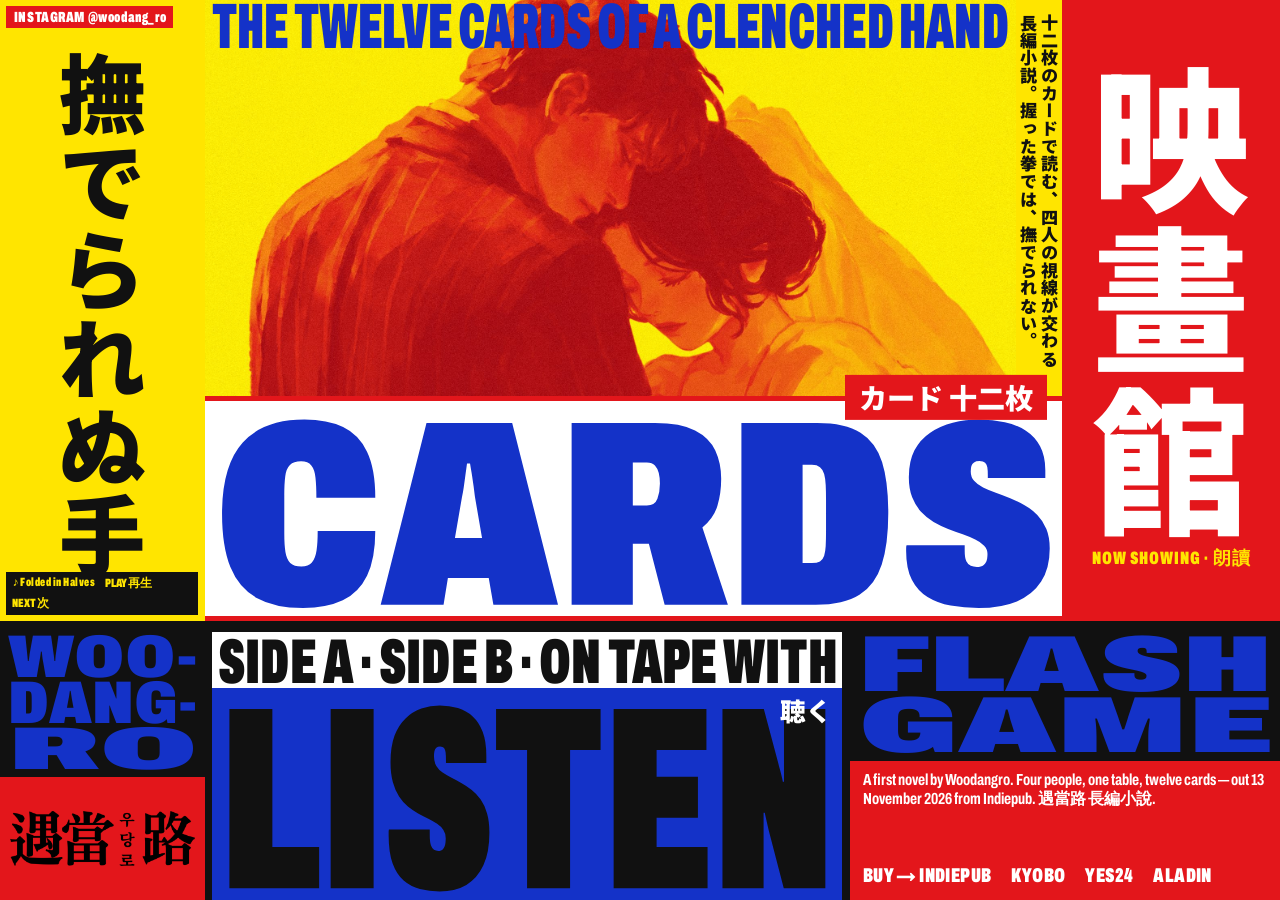
==== commit 1a5c2145: "메인 왼쪽 위 인스타그램 링크 Co-Authored-By: Claude Opus 5.5 <noreply@anthropic.com> Claude-Session: https://cla" ====
--- a/index.html
+++ b/index.html
@@ -25,8 +25,8 @@
   grid-template-rows:minmax(0,1fr) 25% 31%;
   grid-template-areas:"L img y R" "L band band R" "bot bot bot bot";
   background:var(--k)}
-.L{grid-area:L;background:var(--y);display:flex;flex-direction:column;align-items:center;justify-content:center;padding:1vh 0}
-.L span{font-family:var(--jp);font-weight:900;font-size:min(13vw,9.6svh);line-height:1.02;color:var(--k)}
+.L{grid-area:L;position:relative;background:var(--y);display:flex;flex-direction:column;align-items:center;justify-content:center;padding:1vh 0}
+.L>span{font-family:var(--jp);font-weight:900;font-size:min(13vw,9.6svh);line-height:1.02;color:var(--k)}
 .img{grid-area:img;position:relative;overflow:hidden;background:var(--r)}
 .img img{position:absolute;inset:0;width:100%;height:100%;object-fit:cover;object-position:50% 40%}
 .img .hdr{position:absolute;left:.4vw;top:.2vh;width:calc(100% - .8vw);height:12%}
@@ -60,15 +60,17 @@
 a.go:hover{filter:brightness(1.12)}
 a.go:hover .fit text{fill:var(--r)}
 .R.go:hover .big{color:var(--y)}
-.music{position:absolute;left:.5vw;top:.7vh;z-index:3;max-width:15vw;flex-wrap:wrap;font-family:var(--wide);font-stretch:62%;font-weight:900;font-size:12px;letter-spacing:.04em;color:var(--y);background:var(--k);padding:.25em .5em;display:flex;gap:.2em .8em}
+.music{position:absolute;left:.5vw;bottom:.7vh;z-index:3;max-width:15vw;flex-wrap:wrap;font-family:var(--wide);font-stretch:62%;font-weight:900;font-size:12px;letter-spacing:.04em;color:var(--y);background:var(--k);padding:.25em .5em;display:flex;gap:.2em .8em}
 .music button{font:inherit;color:inherit;background:none;border:0;padding:0;cursor:pointer}
 .music button:hover{color:#fff}
+.insta{position:absolute;left:.5vw;top:.7vh;z-index:3;font-family:var(--wide);font-stretch:62%;font-weight:900;font-size:clamp(13px,1.15vw,17px);letter-spacing:.04em;color:#fff;background:var(--r);padding:.2em .5em;text-decoration:none;line-height:1.1}
+.insta:hover{background:var(--b)}
 
 @media (max-aspect-ratio:4/5){
   .poster{height:auto;min-height:0;grid-template-columns:1fr 1fr;grid-template-rows:auto 56vw auto auto auto;
     grid-template-areas:"L L" "img img" "band band" "R y" "bot bot"}
   .L{flex-direction:row;padding:2vw 0}
-  .L span{font-size:15vw}
+  .L>span{font-size:15vw}
   .R{padding:3vw 0;flex-direction:column}
   .R .big{flex-direction:row;font-size:20vw}
   .R small{font-size:3.4vw}
@@ -82,13 +84,15 @@
   .b2 .listen .jp{font-size:5vw}
   .b3 .game{height:30vw;flex:none}
   .b3 .buy{height:auto;gap:3vw;font-size:3.8vw;padding:4vw}
-  .music{position:relative;left:auto;top:auto;max-width:none;grid-column:1/-1;justify-self:end;margin:3vw;font-size:13px}
+  .L{padding:9vw 0 11vw}
+  .insta{left:2vw;top:2vw;font-size:13px}
+  .music{left:auto;right:2vw;bottom:2vw;max-width:none;font-size:12px}
 }
 </style>
 </head>
 <body>
 <main class="poster">
-  <div class="L" aria-hidden="true"><span>撫</span><span>で</span><span>ら</span><span>れ</span><span>ぬ</span><span>手</span></div>
+  <div class="L"><a class="insta" href="https://www.instagram.com/woodang_ro/" target="_blank" rel="noopener">INSTAGRAM @woodang_ro</a><span aria-hidden="true">撫</span><span aria-hidden="true">で</span><span aria-hidden="true">ら</span><span aria-hidden="true">れ</span><span aria-hidden="true">ぬ</span><span aria-hidden="true">手</span><div class="music" id="music"><span id="pt">♪</span><button type="button" id="pp">PLAY 再生</button><button type="button" id="pn">NEXT 次</button></div></div>
 
   <div class="img">
     <img src="img/hub/main.jpg" alt="안은 두 사람을 그린 흑백 삽화를 빨강·노랑으로 바꾼 그림">
@@ -136,7 +140,6 @@
       </div>
     </div>
   </div>
-  <div class="music" id="music"><span id="pt">♪</span><button type="button" id="pp">PLAY 再生</button><button type="button" id="pn">NEXT 次</button></div>
 </main>
 
 <script src="hub-fit.js"></script>
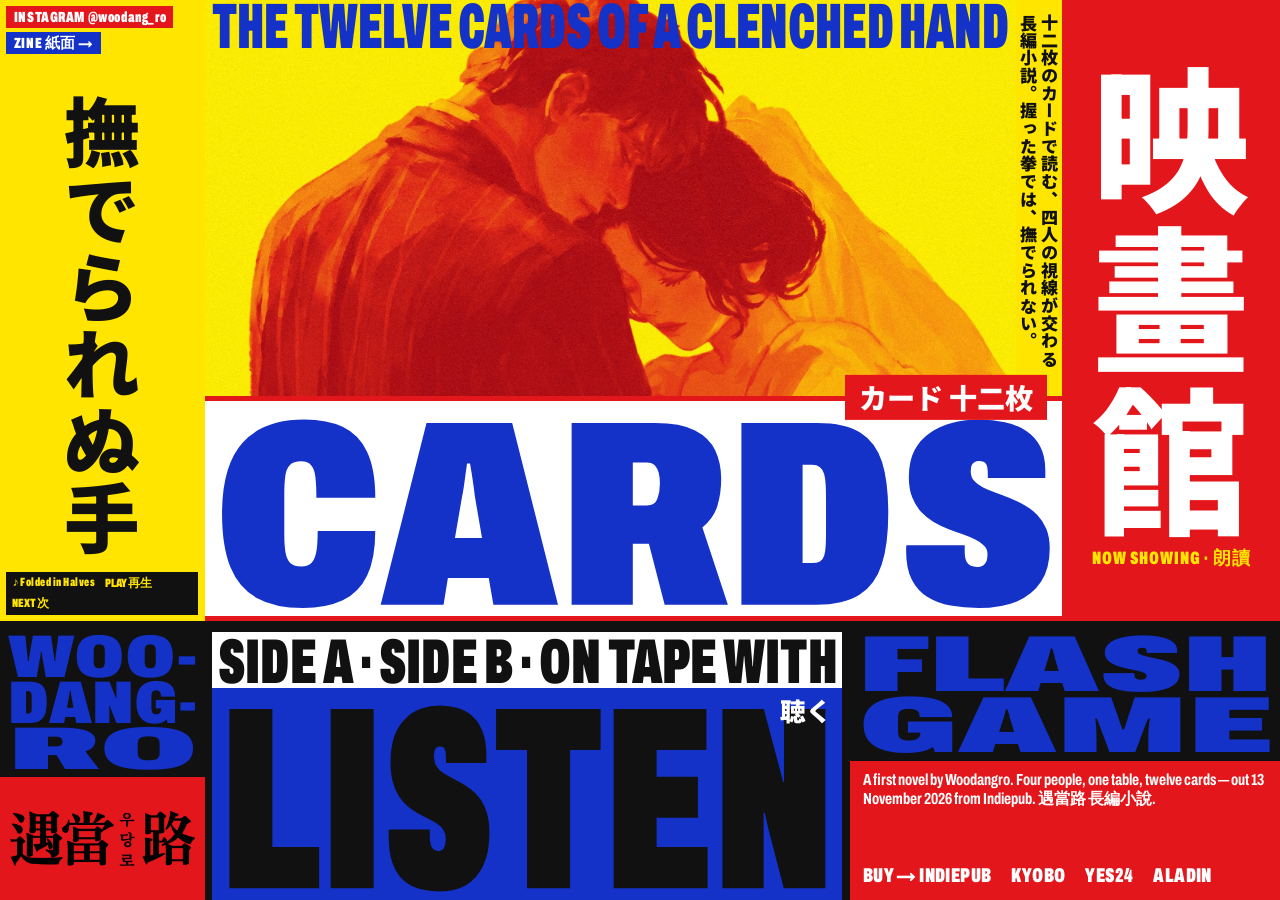
==== commit c6d49f02: "메인에 지면(zine.woodangro.kr) 링크 추가 Co-Authored-By: Claude Opus 5.5 <noreply@anthropic.com> Claude-Sessi" ====
--- a/index.html
+++ b/index.html
@@ -25,8 +25,8 @@
   grid-template-rows:minmax(0,1fr) 25% 31%;
   grid-template-areas:"L img y R" "L band band R" "bot bot bot bot";
   background:var(--k)}
-.L{grid-area:L;position:relative;background:var(--y);display:flex;flex-direction:column;align-items:center;justify-content:center;padding:1vh 0}
-.L>span{font-family:var(--jp);font-weight:900;font-size:min(13vw,9.6svh);line-height:1.02;color:var(--k)}
+.L{grid-area:L;position:relative;background:var(--y);display:flex;flex-direction:column;align-items:center;justify-content:center;padding:8.5vh 0 6vh}
+.L>span{font-family:var(--jp);font-weight:900;font-size:min(13vw,8.4svh);line-height:1.02;color:var(--k)}
 .img{grid-area:img;position:relative;overflow:hidden;background:var(--r)}
 .img img{position:absolute;inset:0;width:100%;height:100%;object-fit:cover;object-position:50% 40%}
 .img .hdr{position:absolute;left:.4vw;top:.2vh;width:calc(100% - .8vw);height:12%}
@@ -65,6 +65,8 @@
 .music button:hover{color:#fff}
 .insta{position:absolute;left:.5vw;top:.7vh;z-index:3;font-family:var(--wide);font-stretch:62%;font-weight:900;font-size:clamp(13px,1.15vw,17px);letter-spacing:.04em;color:#fff;background:var(--r);padding:.2em .5em;text-decoration:none;line-height:1.1}
 .insta:hover{background:var(--b)}
+.insta.zine{top:calc(.7vh + 1.75em);background:var(--b)}
+.insta.zine:hover{background:var(--r)}
 
 @media (max-aspect-ratio:4/5){
   .poster{height:auto;min-height:0;grid-template-columns:1fr 1fr;grid-template-rows:auto 56vw auto auto auto;
@@ -86,13 +88,14 @@
   .b3 .buy{height:auto;gap:3vw;font-size:3.8vw;padding:4vw}
   .L{padding:9vw 0 11vw}
   .insta{left:2vw;top:2vw;font-size:13px}
+  .insta.zine{left:auto;right:2vw;top:2vw}
   .music{left:auto;right:2vw;bottom:2vw;max-width:none;font-size:12px}
 }
 </style>
 </head>
 <body>
 <main class="poster">
-  <div class="L"><a class="insta" href="https://www.instagram.com/woodang_ro/" target="_blank" rel="noopener">INSTAGRAM @woodang_ro</a><span aria-hidden="true">撫</span><span aria-hidden="true">で</span><span aria-hidden="true">ら</span><span aria-hidden="true">れ</span><span aria-hidden="true">ぬ</span><span aria-hidden="true">手</span><div class="music" id="music"><span id="pt">♪</span><button type="button" id="pp">PLAY 再生</button><button type="button" id="pn">NEXT 次</button></div></div>
+  <div class="L"><a class="insta" href="https://www.instagram.com/woodang_ro/" target="_blank" rel="noopener">INSTAGRAM @woodang_ro</a><a class="insta zine" href="https://zine.woodangro.kr/">ZINE 紙面 →</a><span aria-hidden="true">撫</span><span aria-hidden="true">で</span><span aria-hidden="true">ら</span><span aria-hidden="true">れ</span><span aria-hidden="true">ぬ</span><span aria-hidden="true">手</span><div class="music" id="music"><span id="pt">♪</span><button type="button" id="pp">PLAY 再生</button><button type="button" id="pn">NEXT 次</button></div></div>
 
   <div class="img">
     <img src="img/hub/main.jpg" alt="안은 두 사람을 그린 흑백 삽화를 빨강·노랑으로 바꾼 그림">
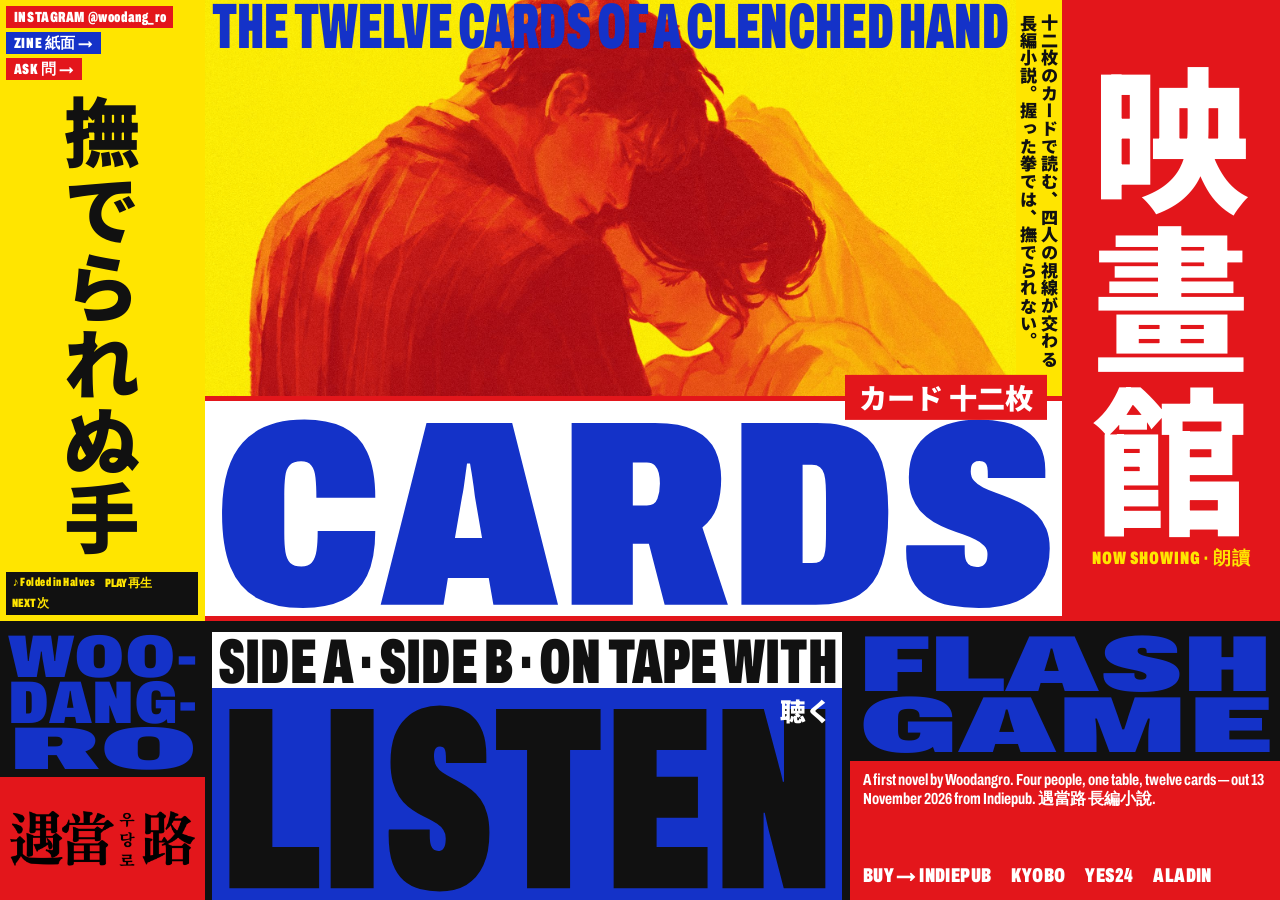
==== commit b1da3a17: "메인에 ask.(/ask) 링크 추가 Co-Authored-By: Claude Opus 5.5 <noreply@anthropic.com> Claude-Session: https:/" ====
--- a/index.html
+++ b/index.html
@@ -67,6 +67,8 @@
 .insta:hover{background:var(--b)}
 .insta.zine{top:calc(.7vh + 1.75em);background:var(--b)}
 .insta.zine:hover{background:var(--r)}
+.insta.ask{top:calc(.7vh + 3.5em);background:var(--r)}
+.insta.ask:hover{background:var(--b)}
 
 @media (max-aspect-ratio:4/5){
   .poster{height:auto;min-height:0;grid-template-columns:1fr 1fr;grid-template-rows:auto 56vw auto auto auto;
@@ -89,13 +91,14 @@
   .L{padding:9vw 0 11vw}
   .insta{left:2vw;top:2vw;font-size:13px}
   .insta.zine{left:auto;right:2vw;top:2vw}
+  .insta.ask{left:auto;right:2vw;top:calc(2vw + 2em)}
   .music{left:auto;right:2vw;bottom:2vw;max-width:none;font-size:12px}
 }
 </style>
 </head>
 <body>
 <main class="poster">
-  <div class="L"><a class="insta" href="https://www.instagram.com/woodang_ro/" target="_blank" rel="noopener">INSTAGRAM @woodang_ro</a><a class="insta zine" href="https://zine.woodangro.kr/">ZINE 紙面 →</a><span aria-hidden="true">撫</span><span aria-hidden="true">で</span><span aria-hidden="true">ら</span><span aria-hidden="true">れ</span><span aria-hidden="true">ぬ</span><span aria-hidden="true">手</span><div class="music" id="music"><span id="pt">♪</span><button type="button" id="pp">PLAY 再生</button><button type="button" id="pn">NEXT 次</button></div></div>
+  <div class="L"><a class="insta" href="https://www.instagram.com/woodang_ro/" target="_blank" rel="noopener">INSTAGRAM @woodang_ro</a><a class="insta zine" href="https://zine.woodangro.kr/">ZINE 紙面 →</a><a class="insta ask" href="ask/">ASK 問 →</a><span aria-hidden="true">撫</span><span aria-hidden="true">で</span><span aria-hidden="true">ら</span><span aria-hidden="true">れ</span><span aria-hidden="true">ぬ</span><span aria-hidden="true">手</span><div class="music" id="music"><span id="pt">♪</span><button type="button" id="pp">PLAY 再生</button><button type="button" id="pn">NEXT 次</button></div></div>
 
   <div class="img">
     <img src="img/hub/main.jpg" alt="안은 두 사람을 그린 흑백 삽화를 빨강·노랑으로 바꾼 그림">
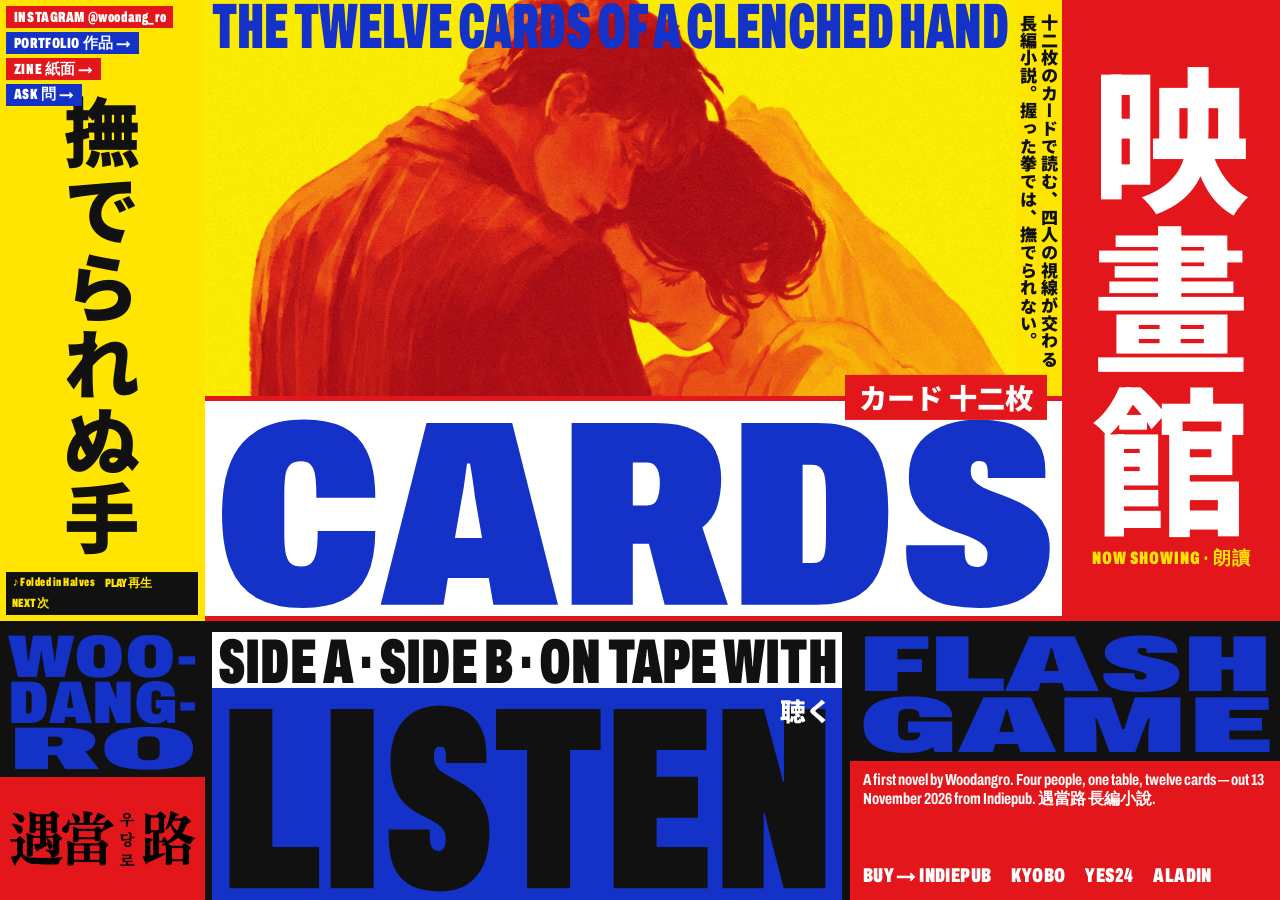
==== commit f00d7dd3: "메인 상단 링크 정리: 인스타·포트폴리오·지면·ask를 한 묶음으로 Co-Authored-By: Claude Opus 5.5 <noreply@anthropic.com> Claude" ====
--- a/index.html
+++ b/index.html
@@ -63,12 +63,10 @@
 .music{position:absolute;left:.5vw;bottom:.7vh;z-index:3;max-width:15vw;flex-wrap:wrap;font-family:var(--wide);font-stretch:62%;font-weight:900;font-size:12px;letter-spacing:.04em;color:var(--y);background:var(--k);padding:.25em .5em;display:flex;gap:.2em .8em}
 .music button{font:inherit;color:inherit;background:none;border:0;padding:0;cursor:pointer}
 .music button:hover{color:#fff}
-.insta{position:absolute;left:.5vw;top:.7vh;z-index:3;font-family:var(--wide);font-stretch:62%;font-weight:900;font-size:clamp(13px,1.15vw,17px);letter-spacing:.04em;color:#fff;background:var(--r);padding:.2em .5em;text-decoration:none;line-height:1.1}
-.insta:hover{background:var(--b)}
-.insta.zine{top:calc(.7vh + 1.75em);background:var(--b)}
-.insta.zine:hover{background:var(--r)}
-.insta.ask{top:calc(.7vh + 3.5em);background:var(--r)}
-.insta.ask:hover{background:var(--b)}
+.links{position:absolute;left:.5vw;top:.7vh;z-index:3;display:flex;flex-direction:column;align-items:flex-start;gap:.25em;font-size:clamp(13px,1.15vw,17px)}
+.links a{font-family:var(--wide);font-stretch:62%;font-weight:900;font-size:1em;letter-spacing:.04em;color:#fff;background:var(--r);padding:.2em .5em;text-decoration:none;line-height:1.1}
+.links a:nth-child(even){background:var(--b)}
+.links a:hover{background:var(--k)}
 
 @media (max-aspect-ratio:4/5){
   .poster{height:auto;min-height:0;grid-template-columns:1fr 1fr;grid-template-rows:auto 56vw auto auto auto;
@@ -89,16 +87,14 @@
   .b3 .game{height:30vw;flex:none}
   .b3 .buy{height:auto;gap:3vw;font-size:3.8vw;padding:4vw}
   .L{padding:9vw 0 11vw}
-  .insta{left:2vw;top:2vw;font-size:13px}
-  .insta.zine{left:auto;right:2vw;top:2vw}
-  .insta.ask{left:auto;right:2vw;top:calc(2vw + 2em)}
+  .links{left:2vw;right:2vw;top:2vw;flex-direction:row;flex-wrap:wrap;font-size:13px}
   .music{left:auto;right:2vw;bottom:2vw;max-width:none;font-size:12px}
 }
 </style>
 </head>
 <body>
 <main class="poster">
-  <div class="L"><a class="insta" href="https://www.instagram.com/woodang_ro/" target="_blank" rel="noopener">INSTAGRAM @woodang_ro</a><a class="insta zine" href="https://zine.woodangro.kr/">ZINE 紙面 →</a><a class="insta ask" href="ask/">ASK 問 →</a><span aria-hidden="true">撫</span><span aria-hidden="true">で</span><span aria-hidden="true">ら</span><span aria-hidden="true">れ</span><span aria-hidden="true">ぬ</span><span aria-hidden="true">手</span><div class="music" id="music"><span id="pt">♪</span><button type="button" id="pp">PLAY 再生</button><button type="button" id="pn">NEXT 次</button></div></div>
+  <div class="L"><nav class="links" aria-label="우당로 링크"><a href="https://www.instagram.com/woodang_ro/" target="_blank" rel="noopener">INSTAGRAM @woodang_ro</a><a href="https://portfolio.woodangro.kr/">PORTFOLIO 作品 →</a><a href="https://zine.woodangro.kr/">ZINE 紙面 →</a><a href="ask/">ASK 問 →</a></nav><span aria-hidden="true">撫</span><span aria-hidden="true">で</span><span aria-hidden="true">ら</span><span aria-hidden="true">れ</span><span aria-hidden="true">ぬ</span><span aria-hidden="true">手</span><div class="music" id="music"><span id="pt">♪</span><button type="button" id="pp">PLAY 再生</button><button type="button" id="pn">NEXT 次</button></div></div>
 
   <div class="img">
     <img src="img/hub/main.jpg" alt="안은 두 사람을 그린 흑백 삽화를 빨강·노랑으로 바꾼 그림">
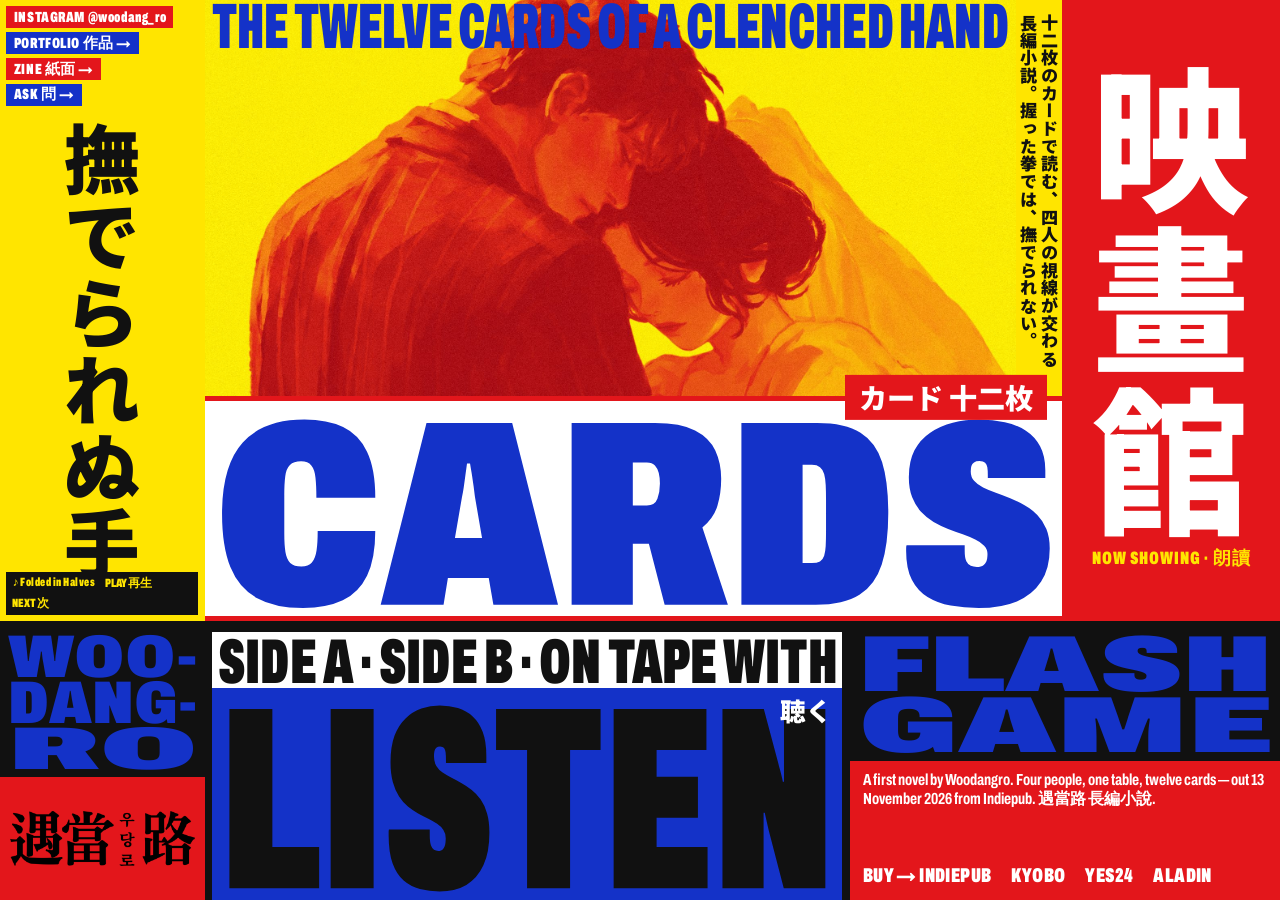
==== commit 1e84497f: "상단 링크 묶음과 제목이 겹치지 않게 여백 조정 Co-Authored-By: Claude Opus 5.5 <noreply@anthropic.com> Claude-Session: h" ====
--- a/index.html
+++ b/index.html
@@ -25,7 +25,7 @@
   grid-template-rows:minmax(0,1fr) 25% 31%;
   grid-template-areas:"L img y R" "L band band R" "bot bot bot bot";
   background:var(--k)}
-.L{grid-area:L;position:relative;background:var(--y);display:flex;flex-direction:column;align-items:center;justify-content:center;padding:8.5vh 0 6vh}
+.L{grid-area:L;position:relative;background:var(--y);display:flex;flex-direction:column;align-items:center;justify-content:center;padding:calc(1.5vh + 7.2em) 0 6vh}
 .L>span{font-family:var(--jp);font-weight:900;font-size:min(13vw,8.4svh);line-height:1.02;color:var(--k)}
 .img{grid-area:img;position:relative;overflow:hidden;background:var(--r)}
 .img img{position:absolute;inset:0;width:100%;height:100%;object-fit:cover;object-position:50% 40%}
@@ -86,7 +86,7 @@
   .b2 .listen .jp{font-size:5vw}
   .b3 .game{height:30vw;flex:none}
   .b3 .buy{height:auto;gap:3vw;font-size:3.8vw;padding:4vw}
-  .L{padding:9vw 0 11vw}
+  .L{padding:calc(2vw + 52px) 0 11vw}
   .links{left:2vw;right:2vw;top:2vw;flex-direction:row;flex-wrap:wrap;font-size:13px}
   .music{left:auto;right:2vw;bottom:2vw;max-width:none;font-size:12px}
 }
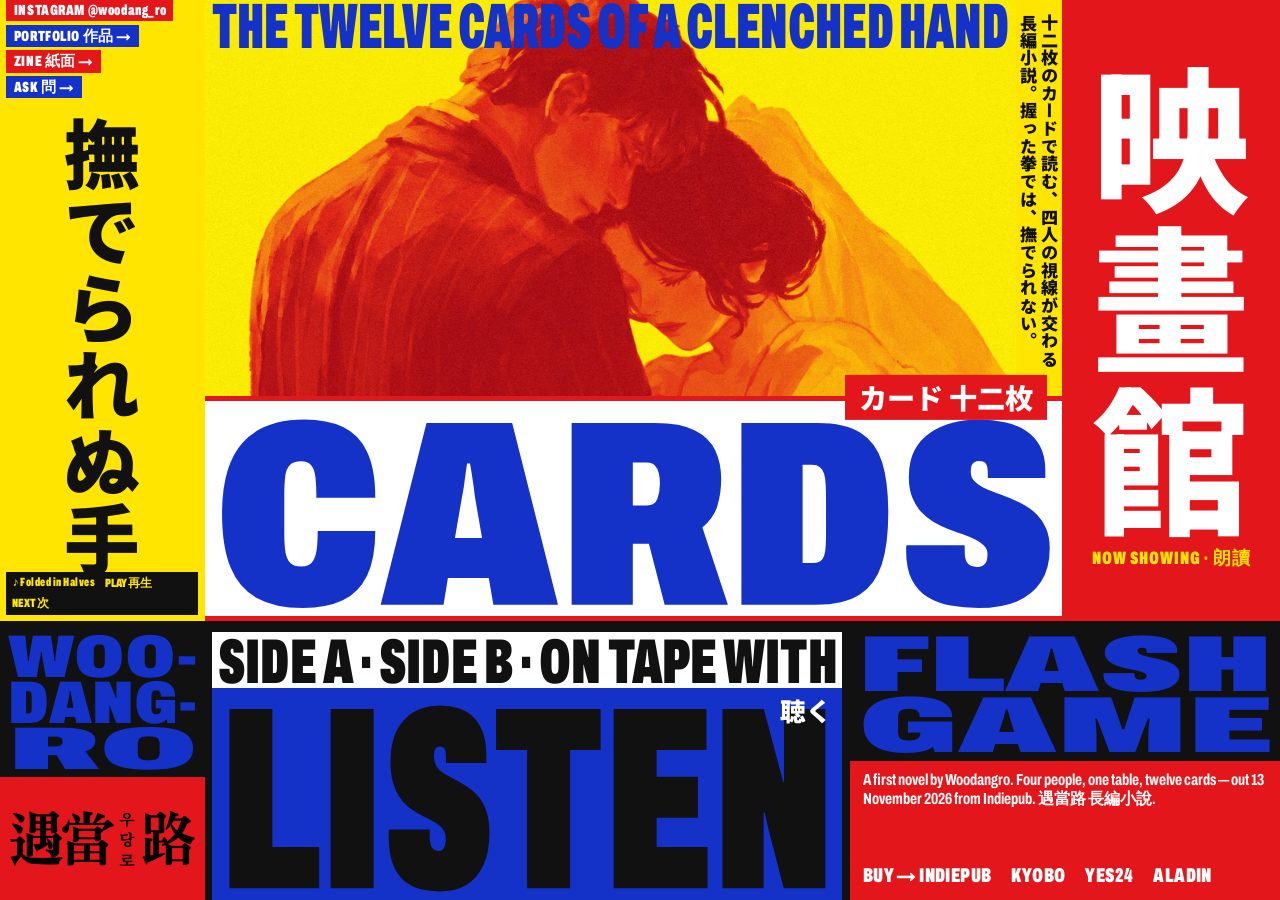
==== commit e704d2f5: "데스크톱: 제목이 링크 묶음 아래에서 자연스럽게 자리 잡도록 배치 수정 Co-Authored-By: Claude Opus 5.5 <noreply@anthropic.com> Clau" ====
--- a/index.html
+++ b/index.html
@@ -25,7 +25,9 @@
   grid-template-rows:minmax(0,1fr) 25% 31%;
   grid-template-areas:"L img y R" "L band band R" "bot bot bot bot";
   background:var(--k)}
-.L{grid-area:L;position:relative;background:var(--y);display:flex;flex-direction:column;align-items:center;justify-content:center;padding:calc(1.5vh + 7.2em) 0 6vh}
+.L{grid-area:L;position:relative;background:var(--y);display:flex;flex-direction:column;align-items:center;justify-content:center;padding:0 0 6vh}
+.L>span:first-of-type{margin-top:auto}
+.L>span:last-of-type{margin-bottom:auto}
 .L>span{font-family:var(--jp);font-weight:900;font-size:min(13vw,8.4svh);line-height:1.02;color:var(--k)}
 .img{grid-area:img;position:relative;overflow:hidden;background:var(--r)}
 .img img{position:absolute;inset:0;width:100%;height:100%;object-fit:cover;object-position:50% 40%}
@@ -63,7 +65,7 @@
 .music{position:absolute;left:.5vw;bottom:.7vh;z-index:3;max-width:15vw;flex-wrap:wrap;font-family:var(--wide);font-stretch:62%;font-weight:900;font-size:12px;letter-spacing:.04em;color:var(--y);background:var(--k);padding:.25em .5em;display:flex;gap:.2em .8em}
 .music button{font:inherit;color:inherit;background:none;border:0;padding:0;cursor:pointer}
 .music button:hover{color:#fff}
-.links{position:absolute;left:.5vw;top:.7vh;z-index:3;display:flex;flex-direction:column;align-items:flex-start;gap:.25em;font-size:clamp(13px,1.15vw,17px)}
+.links{position:relative;align-self:flex-start;margin:.7vh 0 1.5vh .5vw;z-index:3;display:flex;flex-direction:column;align-items:flex-start;gap:.25em;font-size:clamp(13px,1.15vw,17px)}
 .links a{font-family:var(--wide);font-stretch:62%;font-weight:900;font-size:1em;letter-spacing:.04em;color:#fff;background:var(--r);padding:.2em .5em;text-decoration:none;line-height:1.1}
 .links a:nth-child(even){background:var(--b)}
 .links a:hover{background:var(--k)}
@@ -87,7 +89,8 @@
   .b3 .game{height:30vw;flex:none}
   .b3 .buy{height:auto;gap:3vw;font-size:3.8vw;padding:4vw}
   .L{padding:calc(2vw + 52px) 0 11vw}
-  .links{left:2vw;right:2vw;top:2vw;flex-direction:row;flex-wrap:wrap;font-size:13px}
+  .links{position:absolute;margin:0;left:2vw;right:2vw;top:2vw;flex-direction:row;flex-wrap:wrap;font-size:13px}
+  .L>span{margin:0!important}
   .music{left:auto;right:2vw;bottom:2vw;max-width:none;font-size:12px}
 }
 </style>
